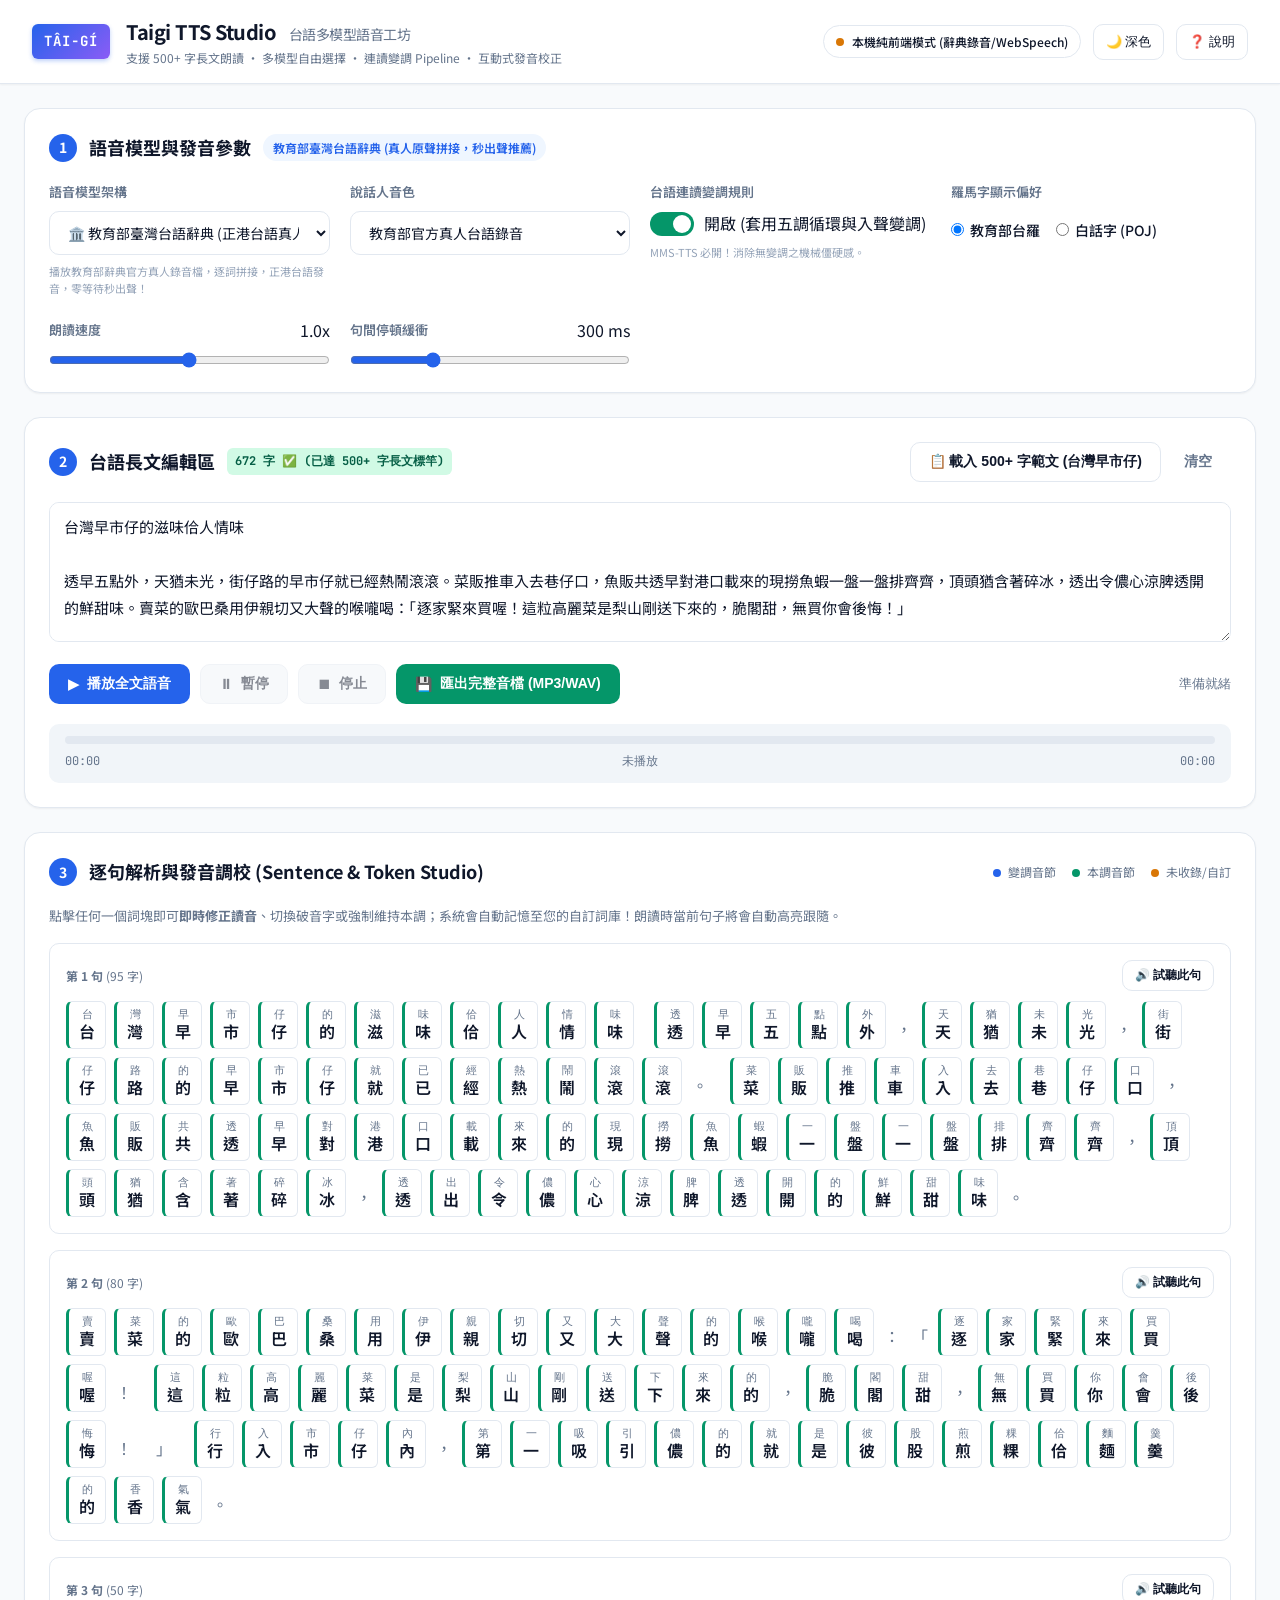
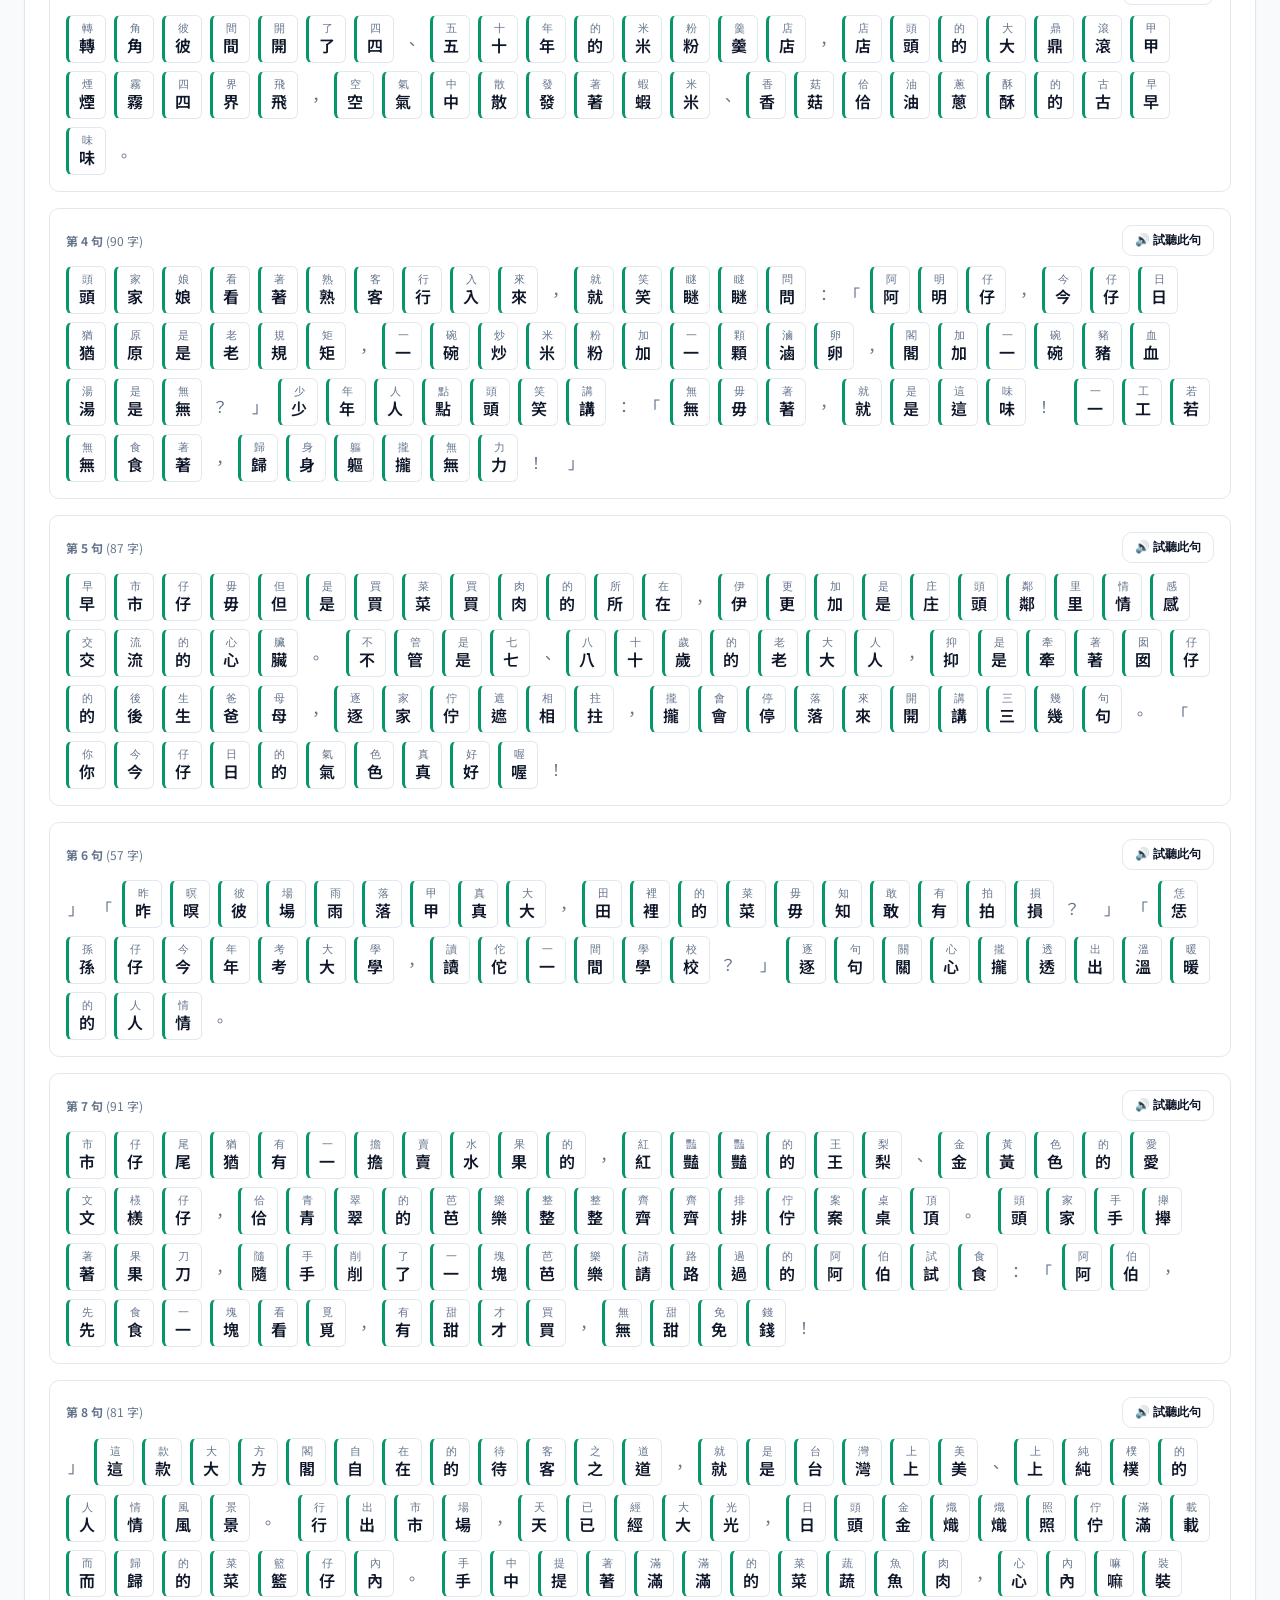
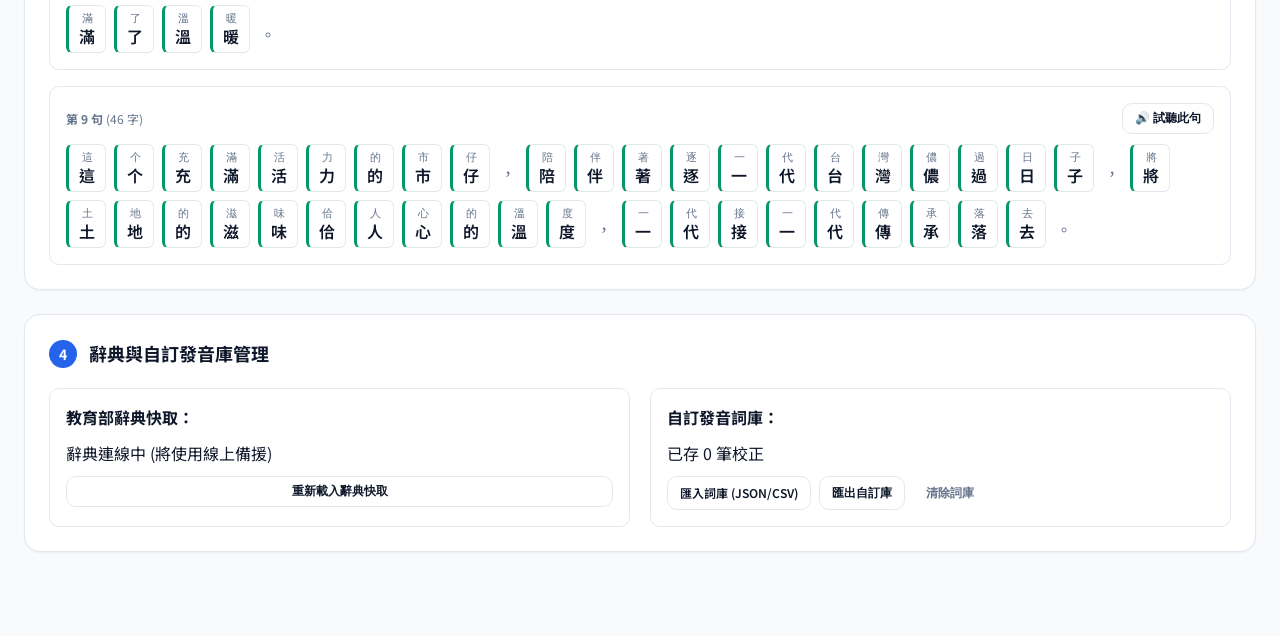
==== web/index.html @ 3ebb99c6 "Initial commit: Taigi TTS Studio 2.0 with multi-model support, tone sandhi engine, sentence streamin" ====
<!DOCTYPE html>
<html lang="zh-Hant">
<head>
  <meta charset="UTF-8" />
  <meta name="viewport" content="width=device-width, initial-scale=1.0" />
  <title>Taigi TTS Studio - 台語多模型長文語音合成系統</title>
  <link rel="stylesheet" href="style.css" />
  <link rel="preconnect" href="https://fonts.googleapis.com">
  <link rel="preconnect" href="https://fonts.gstatic.com" crossorigin>
  <link href="https://fonts.googleapis.com/css2?family=Noto+Sans+TC:wght@400;500;700&family=Noto+Serif+TC:wght@600;700&family=JetBrains+Mono:wght@400;600&display=swap" rel="stylesheet">
</head>
<body>
  <!-- 頁首頂欄 -->
  <header class="app-header">
    <div class="header-left">
      <div class="logo-badge">TÂI-GÍ</div>
      <div>
        <h1 class="app-title">Taigi TTS Studio <span class="app-sub">台語多模型語音工坊</span></h1>
        <p class="app-desc">支援 500+ 字長文朗讀 ‧ 多模型自由選擇 ‧ 連讀變調 Pipeline ‧ 互動式發音校正</p>
      </div>
    </div>
    <div class="header-right">
      <div id="backendBadge" class="backend-badge offline" title="後端伺服器連線狀態">
        <span class="dot"></span>
        <span id="backendStatusText">檢測中...</span>
      </div>
      <button id="themeToggle" class="btn-icon" title="切換色彩主題">🌙 深色</button>
      <button id="helpBtn" class="btn-icon" title="說明與參考資料">❓ 說明</button>
    </div>
  </header>

  <main class="main-container">
    <!-- 模型與合成參數設定區 -->
    <section class="card config-card">
      <div class="card-header">
        <span class="step-num">1</span>
        <h2>語音模型與發音參數</h2>
        <span class="badge" id="activeModelTag">教育部辭典 (正港台語真人錄音)</span>
      </div>

      <div class="config-grid">
        <!-- 模型選擇 -->
        <div class="form-group">
          <label for="modelSelect">語音模型架構</label>
          <select id="modelSelect">
            <option value="moe_concat" selected>🏛️ 教育部臺灣台語辭典 (正港台語真人錄音，零延遲推薦)</option>
            <option value="mms">🔬 Meta MMS-TTS (正港台語 VITS 類神經模型 + 連讀變調)</option>
            <option value="edge">🎙️ Microsoft Edge-TTS (臺灣腔國語/華語混讀)</option>
            <option value="web_speech">🌐 瀏覽器本機語音 (Web Speech API)</option>
          </select>
          <small id="modelHint" class="field-hint">播放教育部辭典官方錄音檔，逐詞拼接，正港真人台語原聲，零等待秒出聲！</small>
        </div>

        <!-- 音色講者 -->
        <div class="form-group" id="voiceGroup">
          <label for="voiceSelect">說話人音色</label>
          <select id="voiceSelect">
            <option value="HsiaoChen" selected>曉臻 (HsiaoChen - 自然柔和女聲)</option>
            <option value="YunJhe">雲哲 (YunJhe - 穩重知性男聲)</option>
            <option value="HsiaoYu">曉雨 (HsiaoYu - 清脆活力女聲)</option>
          </select>
        </div>

        <!-- 變調開關 -->
        <div class="form-group">
          <label for="sandhiToggle">台語連讀變調規則</label>
          <div class="toggle-wrap">
            <input type="checkbox" id="sandhiToggle" checked />
            <label for="sandhiToggle" class="toggle-slider"></label>
            <span id="sandhiText">開啟 (套用五調循環與入聲變調)</span>
          </div>
          <small class="field-hint">MMS-TTS 必開！消除無變調之機械僵硬感。</small>
        </div>

        <!-- 拼音書寫系統 -->
        <div class="form-group">
          <label>羅馬字顯示偏好</label>
          <div class="radio-inline">
            <label><input type="radio" name="romanScheme" value="tailo" checked> 教育部台羅</label>
            <label><input type="radio" name="romanScheme" value="poj"> 白話字 (POJ)</label>
          </div>
        </div>

        <!-- 語速調整 -->
        <div class="form-group range-group">
          <div class="range-header">
            <label for="speedRange">朗讀速度</label>
            <span id="speedValue">1.0x</span>
          </div>
          <input type="range" id="speedRange" min="0.5" max="1.5" step="0.05" value="1.0" />
        </div>

        <!-- 斷句停頓時間 -->
        <div class="form-group range-group">
          <div class="range-header">
            <label for="pauseRange">句間停頓緩衝</label>
            <span id="pauseValue">300 ms</span>
          </div>
          <input type="range" id="pauseRange" min="100" max="800" step="50" value="300" />
        </div>
      </div>
    </section>

    <!-- 文章輸入與長文操作區 -->
    <section class="card editor-card">
      <div class="card-header space-between">
        <div class="title-with-step">
          <span class="step-num">2</span>
          <h2>台語長文編輯區</h2>
          <span class="char-counter" id="charCounter">0 字 (目標 ≥ 500 字)</span>
        </div>
        <div class="header-actions">
          <button id="loadSampleBtn" class="btn btn-outline" title="快速載入 600+ 字台語精采長文進行合成測試">
            📋 載入 500+ 字範文 (台灣早市仔)
          </button>
          <button id="clearTextBtn" class="btn btn-ghost">清空</button>
        </div>
      </div>

      <div class="textarea-wrap">
        <textarea id="articleInput" placeholder="請在此輸入欲朗讀的台語文章（漢字、漢羅或台羅皆可）... 支援 500 字以上長篇連續朗讀！"></textarea>
      </div>

      <!-- 控制列與播放進度 -->
      <div class="player-controls">
        <div class="btn-group">
          <button id="playBtn" class="btn btn-primary">
            <span class="icon">▶</span> 播放全文語音
          </button>
          <button id="pauseBtn" class="btn btn-secondary" disabled>
            <span class="icon">⏸</span> 暫停
          </button>
          <button id="stopBtn" class="btn btn-secondary" disabled>
            <span class="icon">⏹</span> 停止
          </button>
          <button id="downloadBtn" class="btn btn-accent" title="將整篇長文合成並下載完整音訊檔">
            <span class="icon">💾</span> 匯出完整音檔 (MP3/WAV)
          </button>
        </div>

        <div class="player-status" id="playerStatus">準備就緒</div>
      </div>

      <!-- 播放進度條 (長文跟隨) -->
      <div class="progress-container" id="progressContainer">
        <div class="progress-bar-bg">
          <div class="progress-bar-fill" id="progressBarFill"></div>
        </div>
        <div class="progress-labels">
          <span id="currentTimeLabel">00:00</span>
          <span id="currentSentenceLabel">未播放</span>
          <span id="totalTimeLabel">00:00</span>
        </div>
      </div>
    </section>

    <!-- 句子切分與發音調校工作區 -->
    <section class="card studio-card">
      <div class="card-header space-between">
        <div class="title-with-step">
          <span class="step-num">3</span>
          <h2>逐句解析與發音調校 (Sentence & Token Studio)</h2>
        </div>
        <div class="legend">
          <span class="legend-item"><span class="dot-sample tone-sandhi"></span> 變調音節</span>
          <span class="legend-item"><span class="dot-sample tone-base"></span> 本調音節</span>
          <span class="legend-item"><span class="dot-sample unlisted"></span> 未收錄/自訂</span>
        </div>
      </div>
      <p class="studio-intro">
        點擊任何一個詞塊即可<b>即時修正讀音</b>、切換破音字或強制維持本調；系統會自動記憶至您的自訂詞庫！朗讀時當前句子將會自動高亮跟隨。
      </p>

      <div id="sentenceStudioList" class="sentence-list">
        <div class="empty-state">請在上方輸入台語文章或點擊「載入 500+ 字範文」開始解析。</div>
      </div>
    </section>

    <!-- 自訂詞庫與辭典管理 -->
    <section class="card dict-card">
      <div class="card-header">
        <span class="step-num">4</span>
        <h2>辭典與自訂發音庫管理</h2>
      </div>
      <div class="dict-actions-grid">
        <div class="dict-status-box">
          <strong>教育部辭典快取：</strong>
          <span id="dictStatusText">連線檢測中...</span>
          <button id="reloadDictBtn" class="btn btn-sm btn-outline">重新載入辭典快取</button>
        </div>
        <div class="dict-status-box">
          <strong>自訂發音詞庫：</strong>
          <span id="customCountText">已存 0 筆校正</span>
          <div class="btn-group-sm">
            <label class="btn btn-sm btn-outline" for="importCustomFile">匯入詞庫 (JSON/CSV)</label>
            <input type="file" id="importCustomFile" accept=".json,.csv" hidden />
            <button id="exportCustomBtn" class="btn btn-sm btn-outline">匯出自訂庫</button>
            <button id="clearCustomBtn" class="btn btn-sm btn-ghost">清除詞庫</button>
          </div>
        </div>
      </div>
    </section>
  </main>

  <!-- 發音調校彈窗 (Pronunciation & Tone Tuner Modal) -->
  <div id="tokenModal" class="modal-backdrop" hidden>
    <div class="modal-card">
      <div class="modal-header">
        <h3 id="modalTitle">調整詞彙發音與聲調：<span id="modalHanzi">食飯</span></h3>
        <button id="modalCloseBtn" class="modal-close">&times;</button>
      </div>
      <div class="modal-body">
        <!-- 官方辭典候選 -->
        <div class="modal-row">
          <label>官方辭典破音字／候選讀音：</label>
          <div id="modalCandidateList" class="candidate-pills"></div>
        </div>

        <!-- 逐音節聲調微調器 (全新功能) -->
        <div class="modal-row">
          <label>🎛️ 逐音節聲調修改盤（點擊調號立即更換唸法）：</label>
          <div id="modalSyllableTuner" class="syllable-tuner-box">
            <!-- 動態生成每個音節的 1~8 聲按鈕 -->
          </div>
        </div>

        <div class="modal-row">
          <label for="modalReadingInput">當前自訂讀音（可手動修改台羅／POJ／數字調）：</label>
          <input type="text" id="modalReadingInput" placeholder="例如：tsia̍h-pn̄g 或 tsiah8-png7" />
        </div>

        <div class="modal-row checkbox-row">
          <label class="checkbox-label">
            <input type="checkbox" id="modalForceBaseTone" />
            <span>強制維持此調號（不套用後續連讀變調規則，鎖定指定聲調）</span>
          </label>
        </div>

        <div class="modal-row">
          <label>變調與聽感預覽：</label>
          <div id="modalSandhiPreview" class="sandhi-preview-box">-</div>
        </div>
      </div>
      <div class="modal-footer">
        <button id="modalTestPlayBtn" class="btn btn-outline">🔊 試聽修改後的唸法</button>
        <div class="footer-right">
          <button id="modalCancelBtn" class="btn btn-secondary">取消</button>
          <button id="modalSaveBtn" class="btn btn-primary">儲存並套用新聲調</button>
        </div>
      </div>
    </div>
  </div>

  <!-- 使用說明與參考文獻 Drawer -->
  <div id="helpModal" class="modal-backdrop" hidden>
    <div class="modal-card modal-large">
      <div class="modal-header">
        <h3>📖 Taigi TTS Studio 系統說明與參考來源</h3>
        <button id="helpCloseBtn" class="modal-close">&times;</button>
      </div>
      <div class="modal-body markdown-body">
        <h4>🌟 系統三大核心特色</h4>
        <ul>
          <li><b>長文專屬管線（500+ 字以上）</b>：智慧分句切分標點，防止過載截斷，並提供即時進度跟隨條與全篇匯出。</li>
          <li><b>多模型整合引擎</b>：整合 Microsoft Edge-TTS 類神經語音、Meta MMS-TTS VITS 開源模型、教育部辭典官方原聲拼接及 Web Speech。</li>
          <li><b>台語連讀變調（Tone Sandhi）前處理</b>：解決 Meta MMS-TTS 只能吃 POJ 且原本缺乏變調推論導致的機械呆滯感，自動轉換為連讀變調 POJ！</li>
        </ul>

        <h4>🎵 台語連讀變調規則簡介</h4>
        <p>台語除最後一個音節外，連續發音時必須依照嚴格規則變調：</p>
        <ul>
          <li><b>舒聲循環</b>：第 1 聲 → 7 聲 → 3 聲 → 2 聲 → 1 聲；第 5 聲 → 7 聲（南部）/ 3 聲（北部）。</li>
          <li><b>入聲對調 (-p, -t, -k)</b>：第 4 聲 ↔ 第 8 聲互相對調。</li>
          <li><b>喉塞入聲舒聲化 (-h)</b>：-h 韻尾脫落變成舒聲：第 4 聲 -h → 第 2 聲；第 8 聲 -h → 第 3 聲。</li>
        </ul>

        <h4>📚 參考資料與開源來源</h4>
        <ul>
          <li><b>Meta MMS (Massively Multilingual Speech)</b>: Pratap et al., <i>Scaling Speech Technology to 1,000+ Languages</i>, 2023. Model: <code>facebook/mms-tts-nan</code>.</li>
          <li><b>教育部臺灣台語常用詞辭典</b>: 中華民國教育部 (g0v moedict 整理開源資料庫).</li>
          <li><b>Microsoft Edge-TTS</b>: Azure Neural Cognitive Services (zh-TW-HsiaoChenNeural, zh-TW-YunJheNeural).</li>
          <li><b>Taibun</b>: Python Taiwanese Romanisation and G2P Library.</li>
        </ul>
      </div>
      <div class="modal-footer">
        <button id="helpOkBtn" class="btn btn-primary">了解</button>
      </div>
    </div>
  </div>

  <!-- 引用 JavaScript 模組 -->
  <script src="js/romanize.js"></script>
  <script src="js/dict.js"></script>
  <script src="js/audio_export.js"></script>
  <script src="js/app.js"></script>
</body>
</html>
---- web/style.css ----
/* ==========================================================================
   Taigi TTS Studio - 現代化樣式表 (Light & Dark Theme)
   ========================================================================== */

:root {
  --bg-primary: #f8fafc;
  --bg-card: #ffffff;
  --bg-input: #ffffff;
  --bg-hover: #f1f5f9;
  --bg-accent-soft: #eff6ff;

  --text-main: #0f172a;
  --text-muted: #64748b;
  --text-light: #94a3b8;

  --primary: #2563eb;
  --primary-hover: #1d4ed8;
  --primary-contrast: #ffffff;

  --secondary: #475569;
  --secondary-hover: #334155;

  --accent: #059669;
  --accent-hover: #047857;

  --warning: #d97706;
  --danger: #dc2626;

  --border: #e2e8f0;
  --border-focus: #3b82f6;

  --shadow-sm: 0 1px 2px 0 rgb(0 0 0 / 0.05);
  --shadow-md: 0 4px 6px -1px rgb(0 0 0 / 0.1), 0 2px 4px -2px rgb(0 0 0 / 0.1);
  --shadow-lg: 0 10px 15px -3px rgb(0 0 0 / 0.1), 0 4px 6px -4px rgb(0 0 0 / 0.1);

  --font-sans: 'Noto Sans TC', system-ui, -apple-system, sans-serif;
  --font-serif: 'Noto Serif TC', serif;
  --font-mono: 'JetBrains Mono', monospace;

  --radius-sm: 6px;
  --radius-md: 10px;
  --radius-lg: 16px;
  --radius-full: 9999px;
}

[data-theme="dark"] {
  --bg-primary: #0b0f17;
  --bg-card: #151b26;
  --bg-input: #1a2232;
  --bg-hover: #222c3f;
  --bg-accent-soft: #14284b;

  --text-main: #f1f5f9;
  --text-muted: #94a3b8;
  --text-light: #64748b;

  --primary: #3b82f6;
  --primary-hover: #60a5fa;
  --primary-contrast: #ffffff;

  --secondary: #64748b;
  --secondary-hover: #94a3b8;

  --accent: #10b981;
  --accent-hover: #34d399;

  --border: #263346;
  --border-focus: #60a5fa;

  --shadow-sm: 0 1px 2px 0 rgb(0 0 0 / 0.3);
  --shadow-md: 0 4px 6px -1px rgb(0 0 0 / 0.4);
  --shadow-lg: 0 10px 15px -3px rgb(0 0 0 / 0.5);
}

* {
  box-sizing: border-box;
  margin: 0;
  padding: 0;
}

body {
  font-family: var(--font-sans);
  background-color: var(--bg-primary);
  color: var(--text-main);
  line-height: 1.6;
  transition: background-color 0.25s, color 0.25s;
  min-height: 100vh;
}

/* 頁首 Header */
.app-header {
  display: flex;
  justify-content: space-between;
  align-items: center;
  padding: 16px 32px;
  background-color: var(--bg-card);
  border-bottom: 1px solid var(--border);
  box-shadow: var(--shadow-sm);
  position: sticky;
  top: 0;
  z-index: 100;
}

.header-left {
  display: flex;
  align-items: center;
  gap: 16px;
}

.logo-badge {
  background: linear-gradient(135deg, var(--primary), #8b5cf6);
  color: #fff;
  font-family: var(--font-mono);
  font-weight: 700;
  font-size: 14px;
  letter-spacing: 1px;
  padding: 6px 12px;
  border-radius: var(--radius-sm);
  box-shadow: 0 2px 4px rgba(37, 99, 235, 0.3);
}

.app-title {
  font-size: 20px;
  font-weight: 700;
  letter-spacing: -0.5px;
}

.app-sub {
  font-size: 14px;
  font-weight: 400;
  color: var(--text-muted);
  margin-left: 8px;
}

.app-desc {
  font-size: 12px;
  color: var(--text-muted);
}

.header-right {
  display: flex;
  align-items: center;
  gap: 12px;
}

.backend-badge {
  display: inline-flex;
  align-items: center;
  gap: 8px;
  font-size: 12px;
  padding: 6px 12px;
  border-radius: var(--radius-full);
  border: 1px solid var(--border);
  background-color: var(--bg-input);
  font-weight: 500;
}

.backend-badge .dot {
  width: 8px;
  height: 8px;
  border-radius: 50%;
  background-color: var(--text-light);
}

.backend-badge.online .dot {
  background-color: var(--accent);
  box-shadow: 0 0 6px var(--accent);
}

.backend-badge.offline .dot {
  background-color: var(--warning);
}

/* 主容器 */
.main-container {
  max-width: 1280px;
  margin: 24px auto;
  padding: 0 24px 60px;
  display: flex;
  flex-direction: column;
  gap: 24px;
}

/* 卡片與佈局 */
.card {
  background-color: var(--bg-card);
  border: 1px solid var(--border);
  border-radius: var(--radius-lg);
  padding: 24px;
  box-shadow: var(--shadow-sm);
  transition: transform 0.2s, box-shadow 0.2s;
}

.card-header {
  display: flex;
  align-items: center;
  gap: 12px;
  margin-bottom: 20px;
}

.card-header.space-between {
  justify-content: space-between;
}

.step-num {
  width: 28px;
  height: 28px;
  background-color: var(--primary);
  color: var(--primary-contrast);
  border-radius: 50%;
  display: flex;
  align-items: center;
  justify-content: center;
  font-size: 14px;
  font-weight: 700;
}

.card-header h2 {
  font-size: 18px;
  font-weight: 700;
}

.badge {
  font-size: 12px;
  padding: 4px 10px;
  border-radius: var(--radius-full);
  background-color: var(--bg-accent-soft);
  color: var(--primary);
  font-weight: 600;
}

/* 表單與控制項 */
.config-grid {
  display: grid;
  grid-template-columns: repeat(auto-fit, minmax(260px, 1fr));
  gap: 20px;
}

.form-group {
  display: flex;
  flex-direction: column;
  gap: 8px;
}

.form-group label {
  font-size: 13px;
  font-weight: 600;
  color: var(--text-muted);
}

select, input[type="text"], textarea {
  width: 100%;
  padding: 10px 14px;
  border-radius: var(--radius-md);
  border: 1px solid var(--border);
  background-color: var(--bg-input);
  color: var(--text-main);
  font-family: inherit;
  font-size: 14px;
  transition: border-color 0.2s, box-shadow 0.2s;
}

select:focus, input[type="text"]:focus, textarea:focus {
  outline: none;
  border-color: var(--border-focus);
  box-shadow: 0 0 0 3px rgba(59, 130, 246, 0.15);
}

.field-hint {
  font-size: 11px;
  color: var(--text-light);
}

/* Toggle Switch */
.toggle-wrap {
  display: flex;
  align-items: center;
  gap: 10px;
}

.toggle-wrap input[type="checkbox"] {
  display: none;
}

.toggle-slider {
  width: 44px;
  height: 24px;
  background-color: var(--border);
  border-radius: var(--radius-full);
  position: relative;
  cursor: pointer;
  transition: background-color 0.2s;
}

.toggle-slider::after {
  content: '';
  position: absolute;
  top: 3px;
  left: 3px;
  width: 18px;
  height: 18px;
  background-color: #fff;
  border-radius: 50%;
  transition: transform 0.2s;
}

.toggle-wrap input[type="checkbox"]:checked + .toggle-slider {
  background-color: var(--accent);
}

.toggle-wrap input[type="checkbox"]:checked + .toggle-slider::after {
  transform: translateX(20px);
}

.radio-inline {
  display: flex;
  gap: 16px;
  align-items: center;
  padding: 8px 0;
}

.radio-inline label {
  display: flex;
  align-items: center;
  gap: 6px;
  cursor: pointer;
  font-size: 14px;
  font-weight: 500;
  color: var(--text-main);
}

.range-group .range-header {
  display: flex;
  justify-content: space-between;
  align-items: center;
}

input[type="range"] {
  accent-color: var(--primary);
  cursor: pointer;
}

/* 文章輸入區 */
.title-with-step {
  display: flex;
  align-items: center;
  gap: 12px;
}

.char-counter {
  font-size: 12px;
  padding: 4px 8px;
  border-radius: var(--radius-sm);
  background-color: var(--bg-hover);
  color: var(--text-muted);
  font-family: var(--font-mono);
}

.char-counter.valid-500 {
  background-color: #d1fae5;
  color: #065f46;
  font-weight: 700;
}

[data-theme="dark"] .char-counter.valid-500 {
  background-color: #064e3b;
  color: #a7f3d0;
}

.textarea-wrap textarea {
  min-height: 140px;
  resize: vertical;
  font-size: 15px;
  line-height: 1.8;
  font-family: var(--font-sans);
}

/* 按鈕風格 */
.btn {
  display: inline-flex;
  align-items: center;
  justify-content: center;
  gap: 8px;
  padding: 10px 18px;
  border-radius: var(--radius-md);
  font-size: 14px;
  font-weight: 600;
  cursor: pointer;
  border: 1px solid transparent;
  transition: all 0.15s ease-in-out;
}

.btn:disabled {
  opacity: 0.5;
  cursor: not-allowed;
}

.btn-primary {
  background-color: var(--primary);
  color: var(--primary-contrast);
}
.btn-primary:hover:not(:disabled) {
  background-color: var(--primary-hover);
}

.btn-secondary {
  background-color: var(--bg-hover);
  color: var(--text-main);
  border-color: var(--border);
}
.btn-secondary:hover:not(:disabled) {
  background-color: var(--border);
}

.btn-accent {
  background-color: var(--accent);
  color: #fff;
}
.btn-accent:hover:not(:disabled) {
  background-color: var(--accent-hover);
}

.btn-outline {
  background-color: transparent;
  border-color: var(--border);
  color: var(--text-main);
}
.btn-outline:hover:not(:disabled) {
  background-color: var(--bg-hover);
  border-color: var(--text-light);
}

.btn-ghost {
  background-color: transparent;
  color: var(--text-muted);
}
.btn-ghost:hover:not(:disabled) {
  color: var(--danger);
  background-color: var(--bg-hover);
}

.btn-icon {
  background: transparent;
  border: 1px solid var(--border);
  padding: 8px 12px;
  border-radius: var(--radius-md);
  color: var(--text-main);
  cursor: pointer;
  font-size: 13px;
  font-weight: 500;
}
.btn-icon:hover {
  background-color: var(--bg-hover);
}

.btn-sm {
  padding: 6px 12px;
  font-size: 12px;
}

/* 控制列與進度條 */
.player-controls {
  display: flex;
  justify-content: space-between;
  align-items: center;
  margin-top: 16px;
  flex-wrap: wrap;
  gap: 12px;
}

.btn-group {
  display: flex;
  gap: 10px;
  flex-wrap: wrap;
}

.player-status {
  font-size: 13px;
  color: var(--text-muted);
  font-family: var(--font-mono);
}

.progress-container {
  margin-top: 20px;
  padding: 12px 16px;
  background-color: var(--bg-hover);
  border-radius: var(--radius-md);
}

.progress-bar-bg {
  width: 100%;
  height: 8px;
  background-color: var(--border);
  border-radius: var(--radius-full);
  overflow: hidden;
}

.progress-bar-fill {
  height: 100%;
  width: 0%;
  background: linear-gradient(90deg, var(--primary), var(--accent));
  transition: width 0.15s ease-out;
}

.progress-labels {
  display: flex;
  justify-content: space-between;
  margin-top: 8px;
  font-size: 12px;
  color: var(--text-muted);
  font-family: var(--font-mono);
}

/* 逐句解析 Studio */
.studio-intro {
  font-size: 13px;
  color: var(--text-muted);
  margin-bottom: 16px;
}

.legend {
  display: flex;
  gap: 16px;
  font-size: 12px;
  color: var(--text-muted);
}

.dot-sample {
  display: inline-block;
  width: 8px;
  height: 8px;
  border-radius: 50%;
  margin-right: 4px;
}
.dot-sample.tone-sandhi { background-color: var(--primary); }
.dot-sample.tone-base { background-color: var(--accent); }
.dot-sample.unlisted { background-color: var(--warning); }

.sentence-list {
  display: flex;
  flex-direction: column;
  gap: 16px;
}

.empty-state {
  text-align: center;
  padding: 40px;
  color: var(--text-light);
  font-size: 14px;
}

.sentence-card {
  border: 1px solid var(--border);
  border-radius: var(--radius-md);
  padding: 16px;
  background-color: var(--bg-input);
  transition: all 0.25s ease;
  position: relative;
}

/* 正在朗讀指示器樣式 (Karaoke Speaking Indicator) */
.sentence-card.active-reading {
  border-color: var(--primary);
  box-shadow: 0 0 0 2px rgba(37, 99, 235, 0.35), 0 8px 24px rgba(37, 99, 235, 0.2);
  background: linear-gradient(to right, rgba(37, 99, 235, 0.06), transparent);
  transform: translateY(-2px);
  position: relative;
}

.sentence-card.active-reading::before {
  content: '▶ 正在朗讀中';
  position: absolute;
  top: -10px;
  right: 18px;
  background: var(--primary);
  color: #fff;
  font-size: 11px;
  font-weight: 700;
  padding: 2px 10px;
  border-radius: var(--radius-full);
  box-shadow: 0 2px 6px rgba(37, 99, 235, 0.4);
  animation: pulseTag 1.5s infinite;
}

@keyframes pulseTag {
  0% { transform: scale(1); opacity: 0.9; }
  50% { transform: scale(1.05); opacity: 1; }
  100% { transform: scale(1); opacity: 0.9; }
}

/* 正在讀到的詞塊高亮光暈 */
.token-chip.speaking-now {
  background-color: #fef08a !important;
  border-color: #eab308 !important;
  color: #854d0e !important;
  transform: scale(1.12) translateY(-3px) !important;
  box-shadow: 0 0 0 3px rgba(234, 179, 8, 0.5), 0 6px 16px rgba(234, 179, 8, 0.4) !important;
  z-index: 10;
  transition: all 0.1s ease-in-out;
}

.token-chip.speaking-now .token-hanzi {
  color: #713f12 !important;
  font-weight: 800;
}

.token-chip.speaking-now .token-roman {
  color: #854d0e !important;
  font-weight: 700;
}

[data-theme="dark"] .token-chip.speaking-now {
  background-color: #854d0e !important;
  border-color: #facc15 !important;
  color: #fef08a !important;
  box-shadow: 0 0 0 3px rgba(250, 204, 21, 0.6), 0 6px 16px rgba(250, 204, 21, 0.4) !important;
}

[data-theme="dark"] .token-chip.speaking-now .token-hanzi,
[data-theme="dark"] .token-chip.speaking-now .token-roman {
  color: #fef08a !important;
}

/* 聲調修改選擇器 (Tone Tuner) */
.syllable-tuner-box {
  display: flex;
  flex-direction: column;
  gap: 12px;
  padding: 12px;
  background-color: var(--bg-hover);
  border-radius: var(--radius-md);
  border: 1px solid var(--border);
}

.syllable-row {
  display: flex;
  flex-direction: column;
  gap: 8px;
  padding: 8px 12px;
  background-color: var(--bg-card);
  border-radius: var(--radius-sm);
  border: 1px solid var(--border);
}

.syllable-header {
  display: flex;
  justify-content: space-between;
  align-items: center;
  font-size: 13px;
  font-weight: 600;
}

.syllable-name {
  color: var(--primary);
  font-family: var(--font-mono);
  font-size: 15px;
}

.tone-buttons-grid {
  display: grid;
  grid-template-columns: repeat(4, 1fr);
  gap: 6px;
}

@media (min-width: 480px) {
  .tone-buttons-grid {
    grid-template-columns: repeat(8, 1fr);
  }
}

.btn-tone {
  padding: 6px 2px;
  font-size: 11px;
  border-radius: var(--radius-sm);
  border: 1px solid var(--border);
  background-color: var(--bg-input);
  color: var(--text-main);
  cursor: pointer;
  text-align: center;
  display: flex;
  flex-direction: column;
  align-items: center;
  gap: 2px;
  transition: all 0.15s ease;
}

.btn-tone:hover {
  background-color: var(--bg-accent-soft);
  border-color: var(--primary);
}

.btn-tone.active {
  background-color: var(--primary);
  color: #fff;
  border-color: var(--primary);
  font-weight: 700;
  box-shadow: 0 2px 4px rgba(37, 99, 235, 0.3);
}

.btn-tone .tone-num {
  font-size: 13px;
  font-weight: 700;
}

.btn-tone .tone-desc {
  font-size: 9px;
  opacity: 0.8;
}

.sentence-meta {
  display: flex;
  justify-content: space-between;
  align-items: center;
  margin-bottom: 10px;
  font-size: 12px;
  color: var(--text-muted);
}

.sentence-actions {
  display: flex;
  gap: 8px;
}

.token-container {
  display: flex;
  flex-wrap: wrap;
  gap: 8px;
  align-items: flex-end;
}

/* 詞塊 Token */
.token-chip {
  display: inline-flex;
  flex-direction: column;
  align-items: center;
  padding: 6px 10px;
  background-color: var(--bg-card);
  border: 1px solid var(--border);
  border-radius: var(--radius-sm);
  cursor: pointer;
  user-select: none;
  transition: all 0.15s ease;
}

.token-chip:hover {
  border-color: var(--primary);
  background-color: var(--bg-hover);
  transform: translateY(-1px);
}

.token-chip.sandhi {
  border-left: 3px solid var(--primary);
}

.token-chip.base {
  border-left: 3px solid var(--accent);
}

.token-chip.customized {
  background-color: #fef3c7;
  border-color: #f59e0b;
}

[data-theme="dark"] .token-chip.customized {
  background-color: #78350f;
  border-color: #d97706;
}

.token-roman {
  font-size: 11px;
  color: var(--text-muted);
  font-family: var(--font-mono);
  line-height: 1.2;
}

.token-hanzi {
  font-size: 16px;
  font-weight: 600;
  color: var(--text-main);
  line-height: 1.3;
}

.token-sandhi-hint {
  font-size: 9px;
  padding: 1px 4px;
  border-radius: 3px;
  background-color: var(--bg-hover);
  color: var(--text-light);
  margin-top: 2px;
}

.literal-token {
  font-size: 16px;
  color: var(--text-muted);
  padding: 6px 2px;
  align-self: flex-end;
}

/* 辭典管理區 */
.dict-actions-grid {
  display: grid;
  grid-template-columns: repeat(auto-fit, minmax(280px, 1fr));
  gap: 20px;
}

.dict-status-box {
  padding: 16px;
  border-radius: var(--radius-md);
  border: 1px solid var(--border);
  background-color: var(--bg-input);
  display: flex;
  flex-direction: column;
  gap: 10px;
}

.btn-group-sm {
  display: flex;
  gap: 8px;
  flex-wrap: wrap;
}

/* Modal 彈窗 */
.modal-backdrop {
  position: fixed;
  inset: 0;
  background-color: rgba(0, 0, 0, 0.6);
  backdrop-filter: blur(4px);
  display: flex;
  align-items: center;
  justify-content: center;
  z-index: 1000;
  padding: 16px;
}

.modal-backdrop[hidden] {
  display: none !important;
}

.modal-card {
  background-color: var(--bg-card);
  border: 1px solid var(--border);
  border-radius: var(--radius-lg);
  width: 100%;
  max-width: 520px;
  box-shadow: var(--shadow-lg);
  overflow: hidden;
  animation: modalIn 0.2s ease-out;
}

.modal-card.modal-large {
  max-width: 720px;
}

@keyframes modalIn {
  from { opacity: 0; transform: scale(0.95); }
  to { opacity: 1; transform: scale(1); }
}

.modal-header {
  display: flex;
  justify-content: space-between;
  align-items: center;
  padding: 18px 24px;
  border-bottom: 1px solid var(--border);
}

.modal-close {
  background: none;
  border: none;
  font-size: 24px;
  cursor: pointer;
  color: var(--text-muted);
}

.modal-body {
  padding: 24px;
  display: flex;
  flex-direction: column;
  gap: 18px;
  max-height: 70vh;
  overflow-y: auto;
}

.modal-row {
  display: flex;
  flex-direction: column;
  gap: 8px;
}

.modal-row label {
  font-size: 13px;
  font-weight: 600;
  color: var(--text-muted);
}

.candidate-pills {
  display: flex;
  flex-wrap: wrap;
  gap: 8px;
}

.candidate-pill {
  padding: 6px 12px;
  border-radius: var(--radius-full);
  background-color: var(--bg-hover);
  border: 1px solid var(--border);
  font-size: 13px;
  cursor: pointer;
  font-family: var(--font-mono);
}

.candidate-pill:hover, .candidate-pill.active {
  background-color: var(--primary);
  color: #fff;
  border-color: var(--primary);
}

.checkbox-label {
  display: flex;
  align-items: center;
  gap: 10px;
  font-size: 14px;
  cursor: pointer;
}

.sandhi-preview-box {
  padding: 10px 14px;
  background-color: var(--bg-hover);
  border-radius: var(--radius-md);
  font-family: var(--font-mono);
  font-size: 14px;
  color: var(--primary);
  font-weight: 600;
}

.modal-footer {
  display: flex;
  justify-content: space-between;
  align-items: center;
  padding: 16px 24px;
  border-top: 1px solid var(--border);
  background-color: var(--bg-hover);
}

.footer-right {
  display: flex;
  gap: 10px;
}

.markdown-body h4 {
  margin: 16px 0 8px;
  color: var(--primary);
}

.markdown-body ul {
  padding-left: 20px;
  margin-bottom: 12px;
}

.markdown-body li {
  margin-bottom: 6px;
}

/* 響應式優化 */
@media (max-width: 768px) {
  .app-header {
    padding: 12px 16px;
    flex-direction: column;
    gap: 12px;
    align-items: flex-start;
  }
  .header-right {
    width: 100%;
    justify-content: space-between;
  }
  .main-container {
    padding: 0 16px 40px;
  }
  .player-controls {
    flex-direction: column;
    align-items: stretch;
  }
  .btn-group {
    justify-content: stretch;
  }
  .btn-group .btn {
    flex: 1;
  }
}
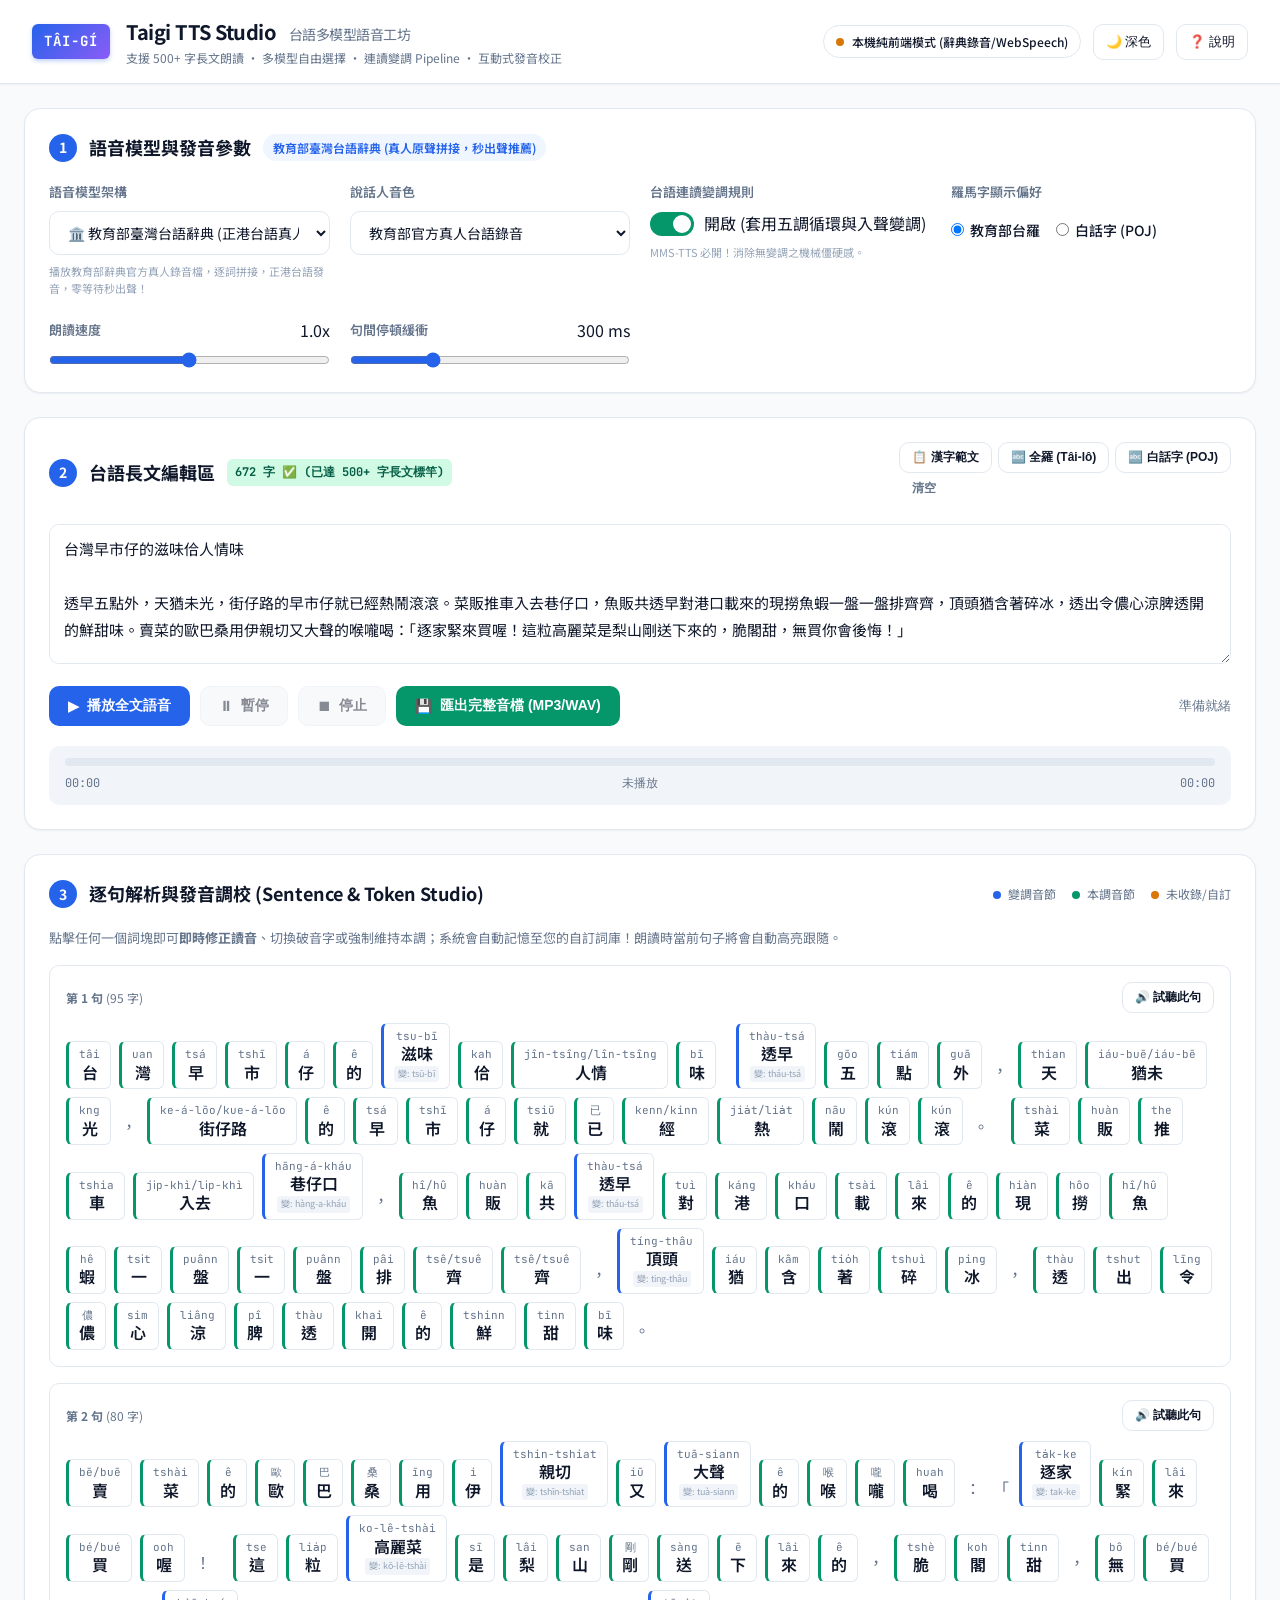
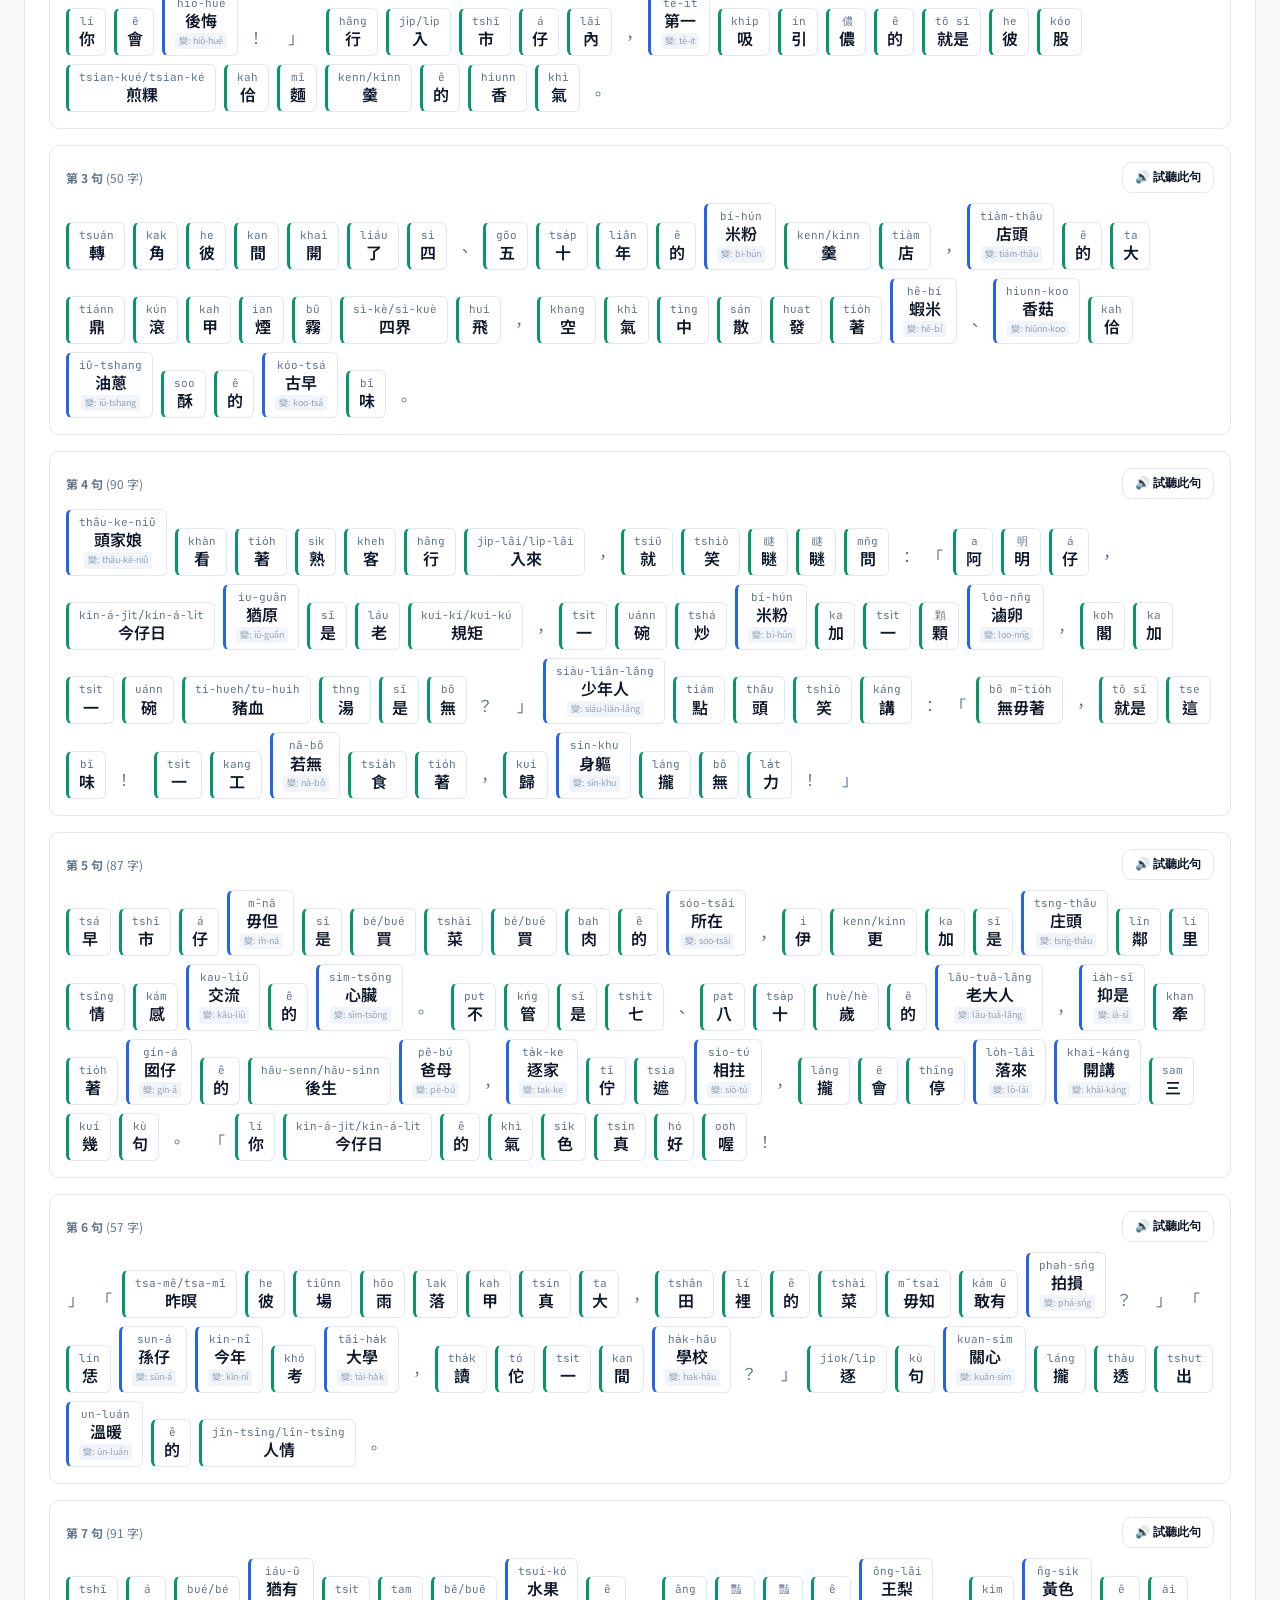
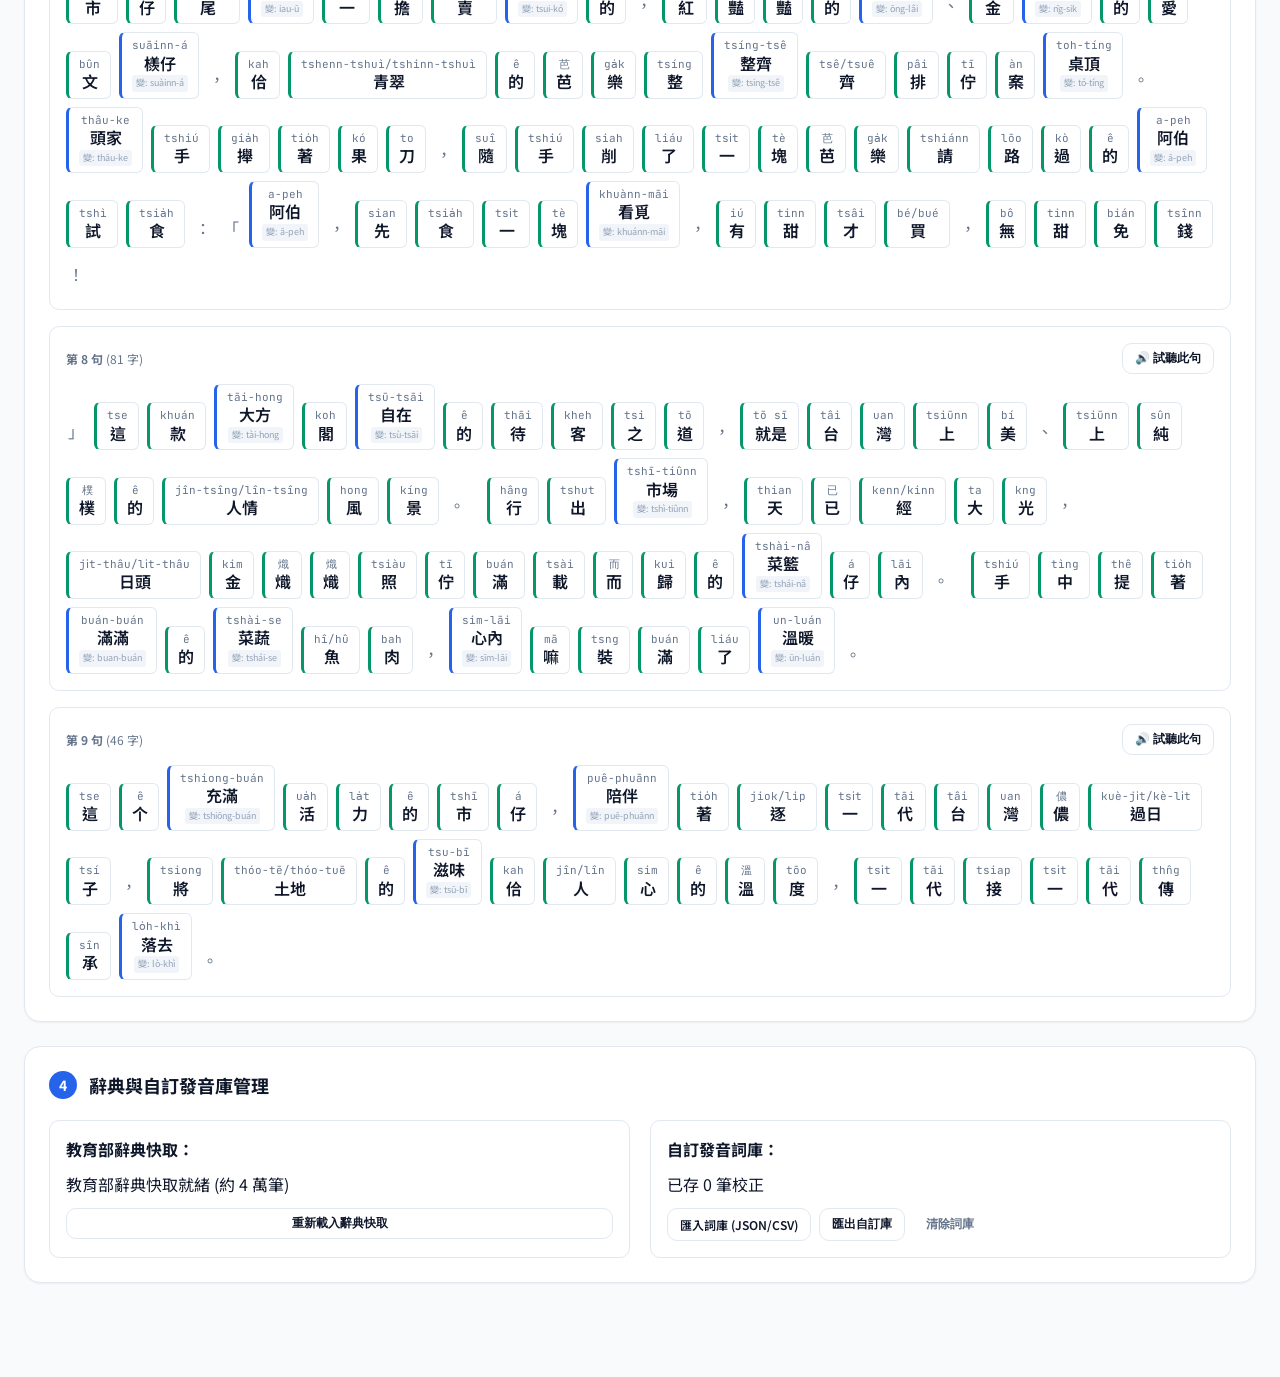
==== commit e499025b: "feat: direct full-romanization (Tâi-lô, POJ, numeric) input with sandhi pipeline, reverse audio look" ====
--- a/web/index.html
+++ b/web/index.html
@@ -110,10 +110,18 @@
           <span class="char-counter" id="charCounter">0 字 (目標 ≥ 500 字)</span>
         </div>
         <div class="header-actions">
-          <button id="loadSampleBtn" class="btn btn-outline" title="快速載入 600+ 字台語精采長文進行合成測試">
-            📋 載入 500+ 字範文 (台灣早市仔)
-          </button>
-          <button id="clearTextBtn" class="btn btn-ghost">清空</button>
+          <div class="sample-btn-group">
+            <button id="loadSampleBtn" class="btn btn-outline btn-sm" title="載入 662 字經典台語漢字範文">
+              📋 漢字範文
+            </button>
+            <button id="loadTailoSampleBtn" class="btn btn-outline btn-sm" title="載入教育部台羅 (Tâi-lô) 全羅 500+ 字長文範例">
+              🔤 全羅 (Tâi-lô)
+            </button>
+            <button id="loadPojSampleBtn" class="btn btn-outline btn-sm" title="載入白話字 (POJ) 全羅 500+ 字長文範例">
+              🔤 白話字 (POJ)
+            </button>
+          </div>
+          <button id="clearTextBtn" class="btn btn-ghost btn-sm">清空</button>
         </div>
       </div>
 
--- a/web/style.css
+++ b/web/style.css
@@ -586,6 +586,23 @@
   0% { transform: scale(1); opacity: 0.9; }
   50% { transform: scale(1.05); opacity: 1; }
   100% { transform: scale(1); opacity: 0.9; }
+}
+
+.sample-btn-group {
+  display: flex;
+  gap: 6px;
+  flex-wrap: wrap;
+}
+
+.token-chip.roman-origin {
+  border-style: dashed;
+}
+
+.token-hanzi.roman-hanzi-hint {
+  font-size: 11px;
+  opacity: 0.85;
+  color: var(--primary);
+  font-weight: 600;
 }
 
 /* 正在讀到的詞塊高亮光暈 */
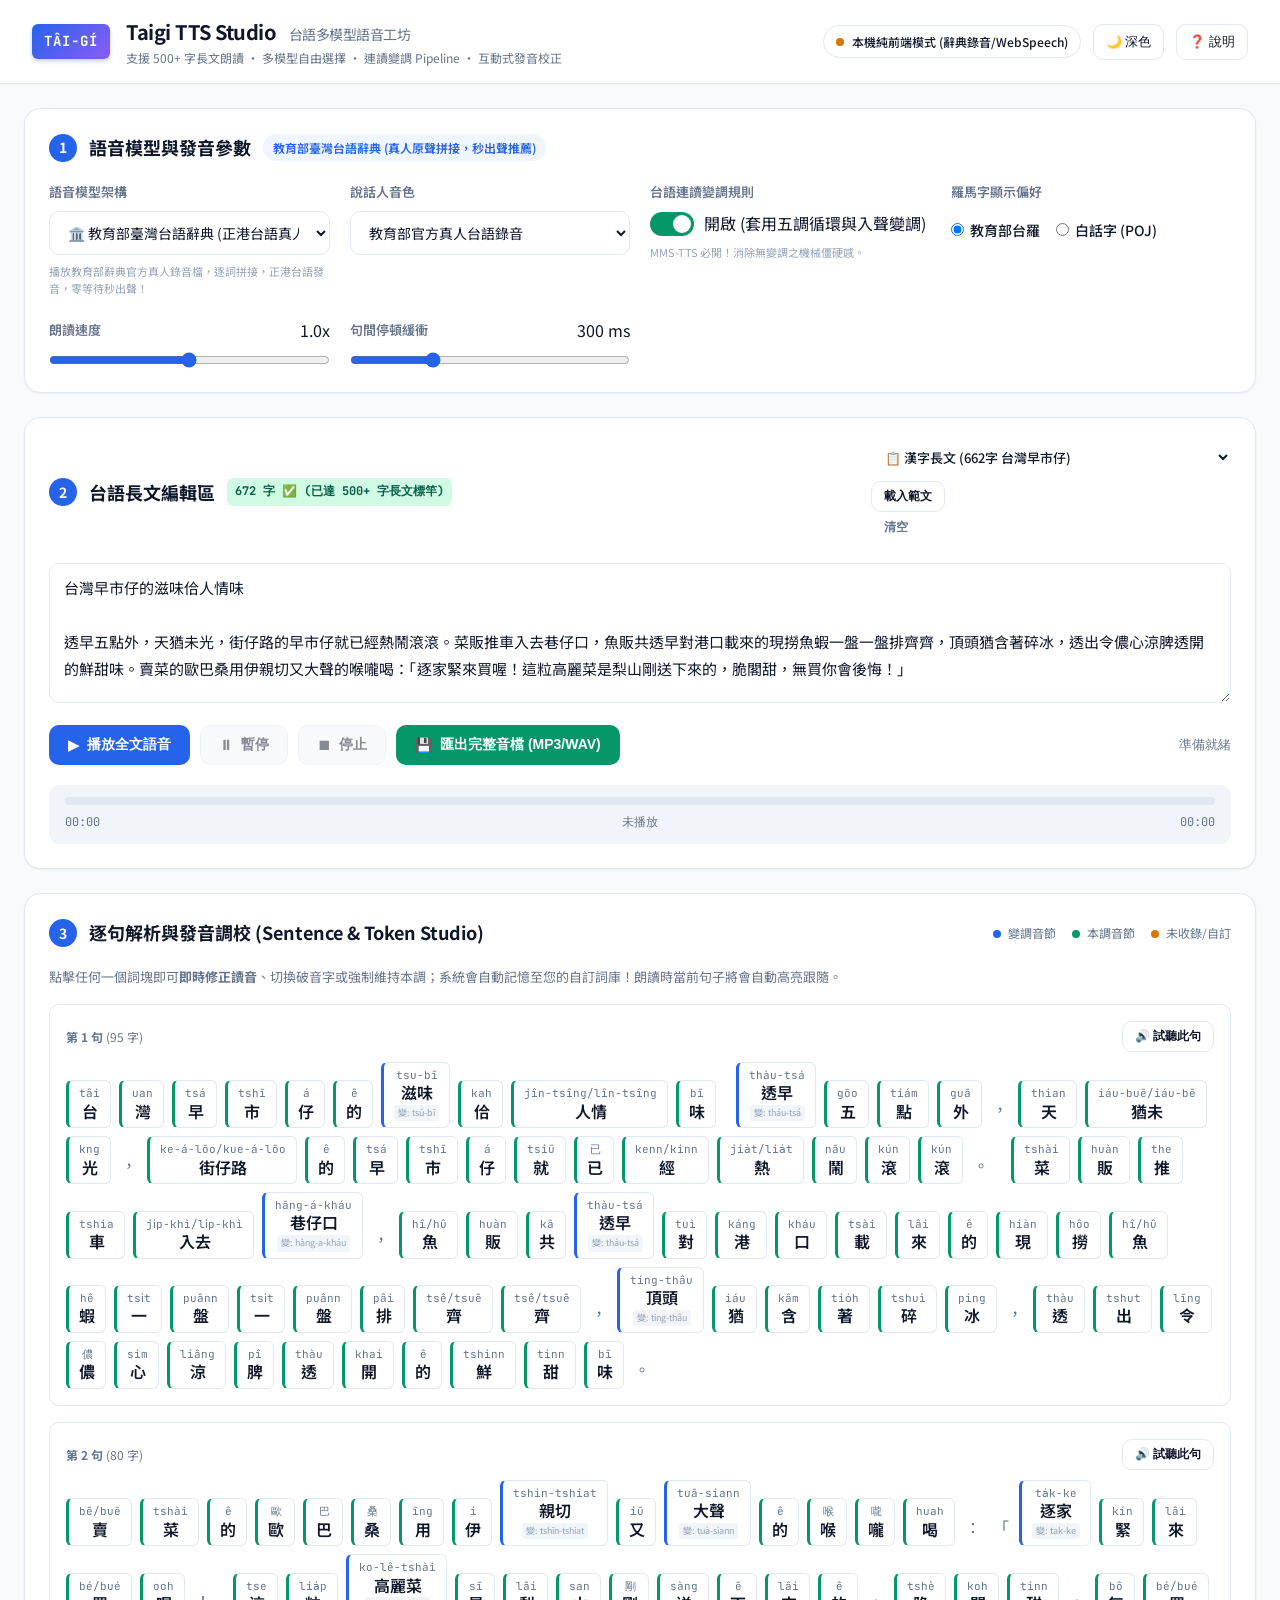
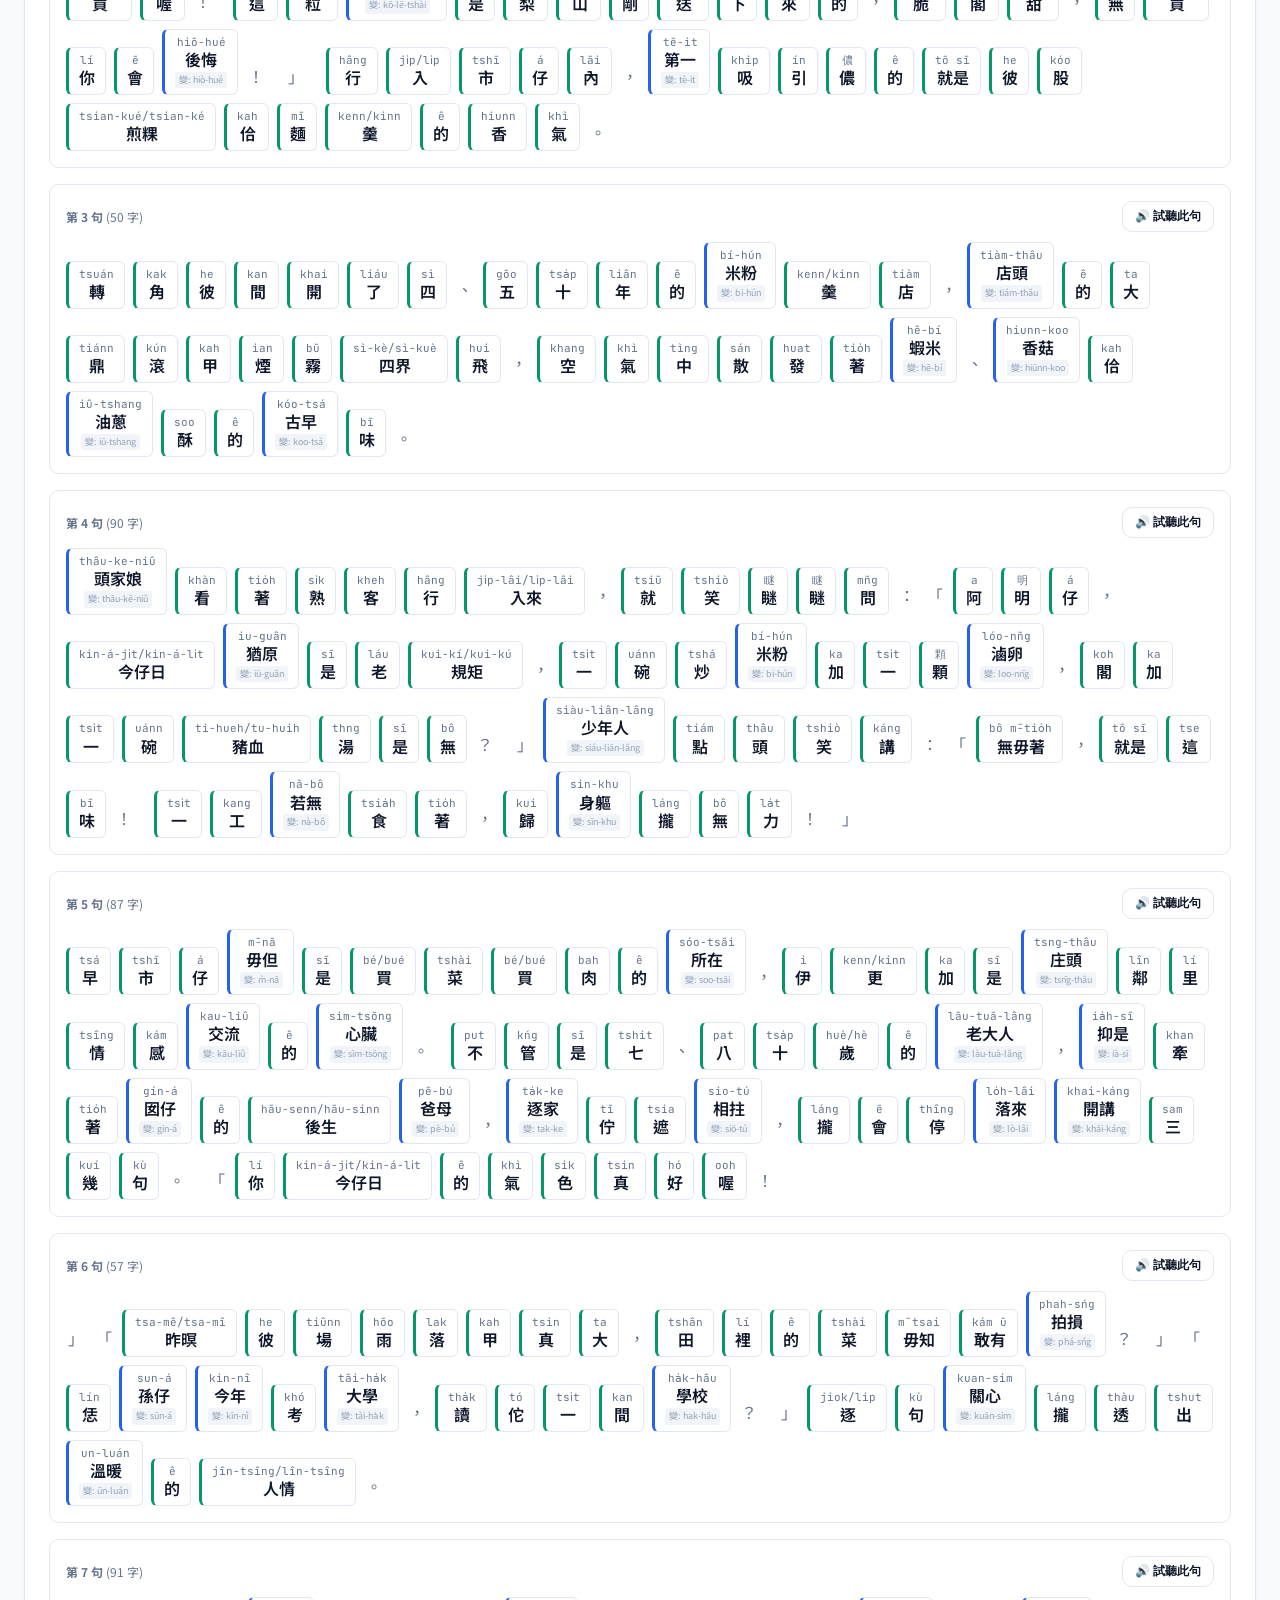
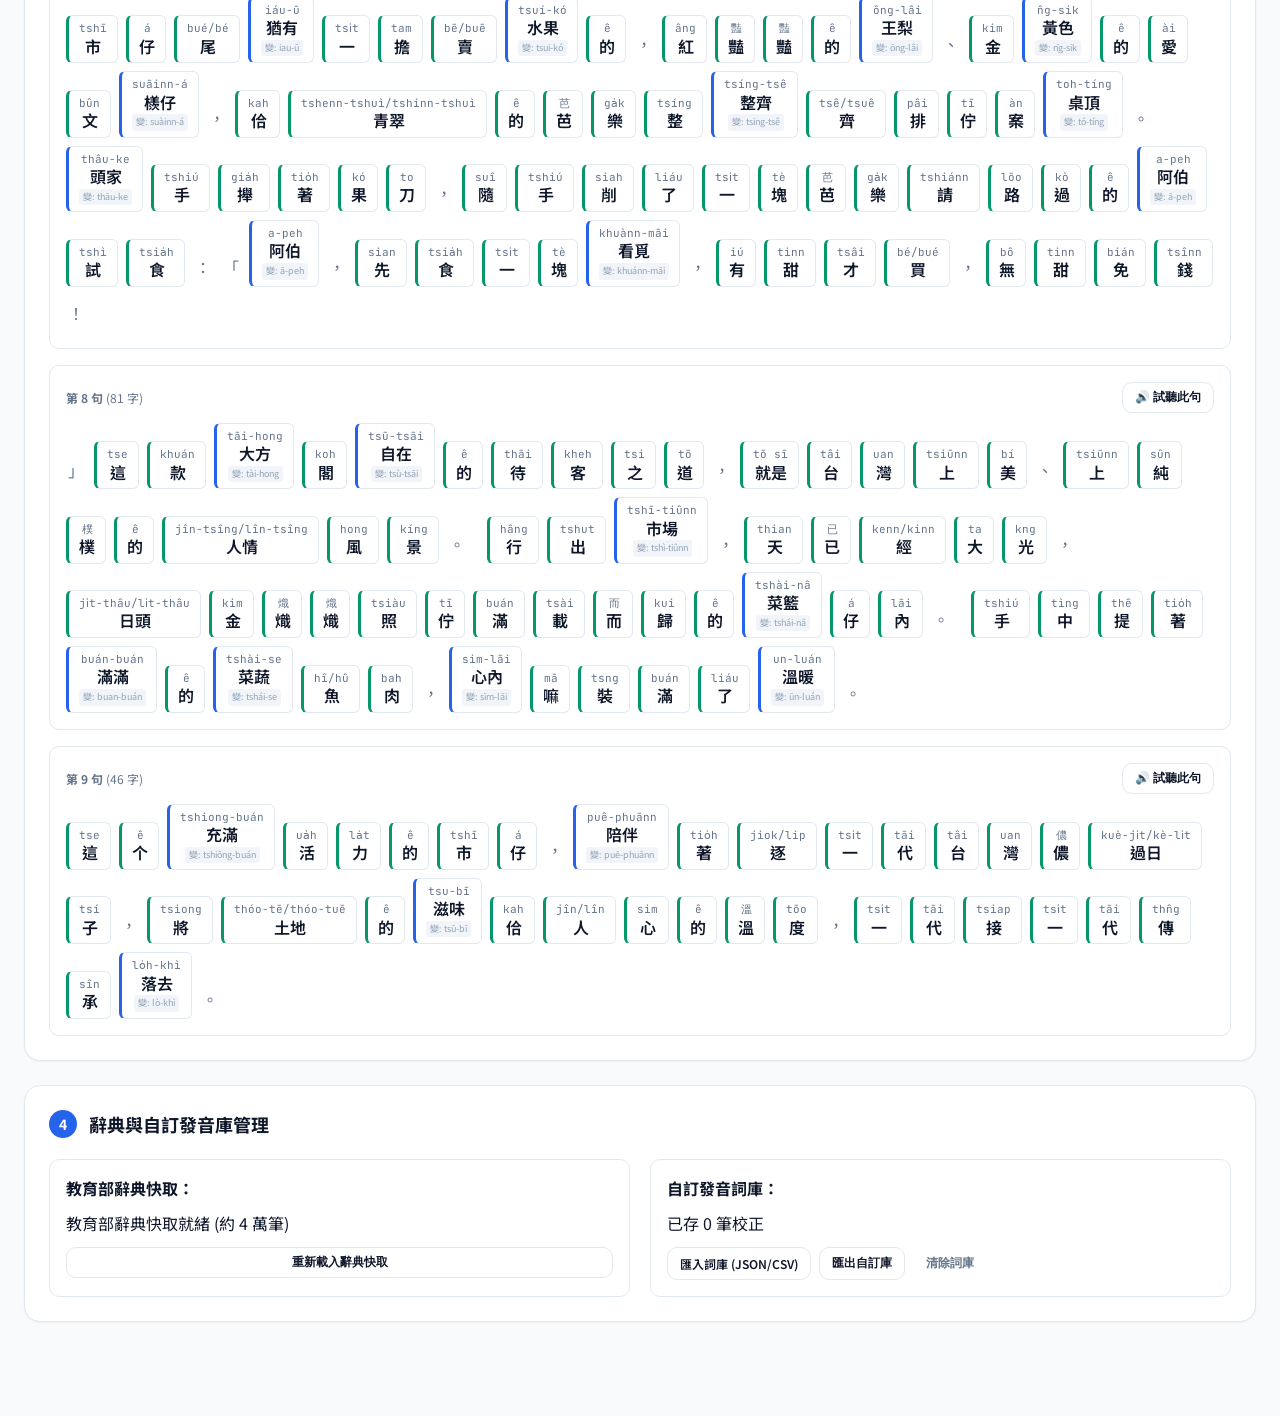
==== commit a26c3440: "feat: add multi-style mock examples (Hanzi, Han-Lo mixed, classic POJ, Tailo, Numeric) with sample p" ====
--- a/web/index.html
+++ b/web/index.html
@@ -110,15 +110,16 @@
           <span class="char-counter" id="charCounter">0 字 (目標 ≥ 500 字)</span>
         </div>
         <div class="header-actions">
-          <div class="sample-btn-group">
-            <button id="loadSampleBtn" class="btn btn-outline btn-sm" title="載入 662 字經典台語漢字範文">
-              📋 漢字範文
-            </button>
-            <button id="loadTailoSampleBtn" class="btn btn-outline btn-sm" title="載入教育部台羅 (Tâi-lô) 全羅 500+ 字長文範例">
-              🔤 全羅 (Tâi-lô)
-            </button>
-            <button id="loadPojSampleBtn" class="btn btn-outline btn-sm" title="載入白話字 (POJ) 全羅 500+ 字長文範例">
-              🔤 白話字 (POJ)
+          <div class="sample-picker-wrap">
+            <select id="sampleSelect" class="select-sm" title="選擇各類台語文體體驗範文">
+              <option value="hanzi">📋 漢字長文 (662字 台灣早市仔)</option>
+              <option value="hanlo">🔀 現代漢羅混寫 (600字 兼具漢字與拼音)</option>
+              <option value="poj_classic">📖 經典白話字 (POJ 教會報歷史散文)</option>
+              <option value="tailo_full">🔤 教育部台羅全羅 (Tâi-lô 500+詞)</option>
+              <option value="numeric">🔢 數字調輸入示範 (Numeric 鍵盤盲打)</option>
+            </select>
+            <button id="loadChosenSampleBtn" class="btn btn-outline btn-sm" title="載入所選範文進行試聽與分析">
+              載入範文
             </button>
           </div>
           <button id="clearTextBtn" class="btn btn-ghost btn-sm">清空</button>
--- a/web/style.css
+++ b/web/style.css
@@ -592,6 +592,31 @@
   display: flex;
   gap: 6px;
   flex-wrap: wrap;
+}
+
+.sample-picker-wrap {
+  display: flex;
+  align-items: center;
+  gap: 8px;
+  flex-wrap: wrap;
+}
+
+.select-sm {
+  padding: 5px 10px;
+  font-size: 13px;
+  font-weight: 500;
+  border-radius: var(--radius-md);
+  border: 1px solid var(--border-color);
+  background: var(--bg-card);
+  color: var(--text-main);
+  cursor: pointer;
+  transition: border-color var(--transition);
+}
+
+.select-sm:focus {
+  outline: none;
+  border-color: var(--primary);
+  box-shadow: 0 0 0 2px rgba(37, 99, 235, 0.2);
 }
 
 .token-chip.roman-origin {
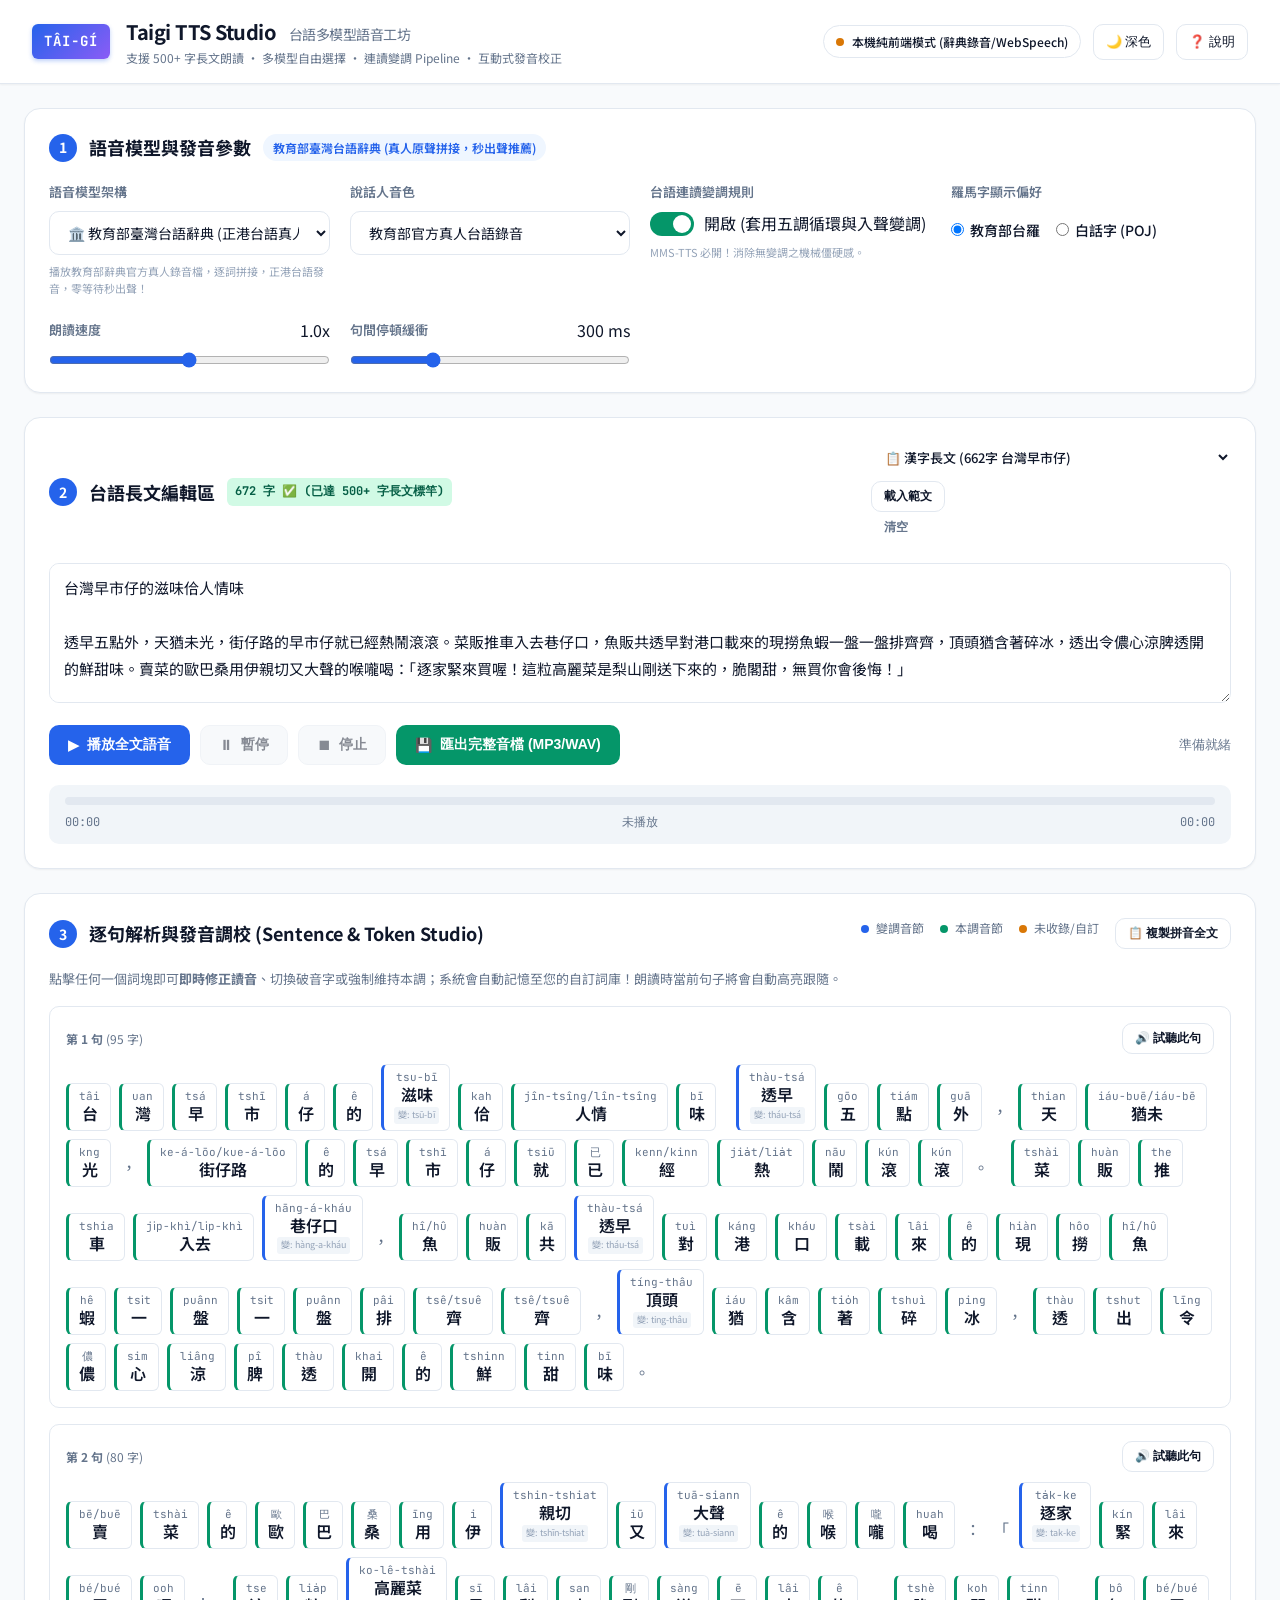
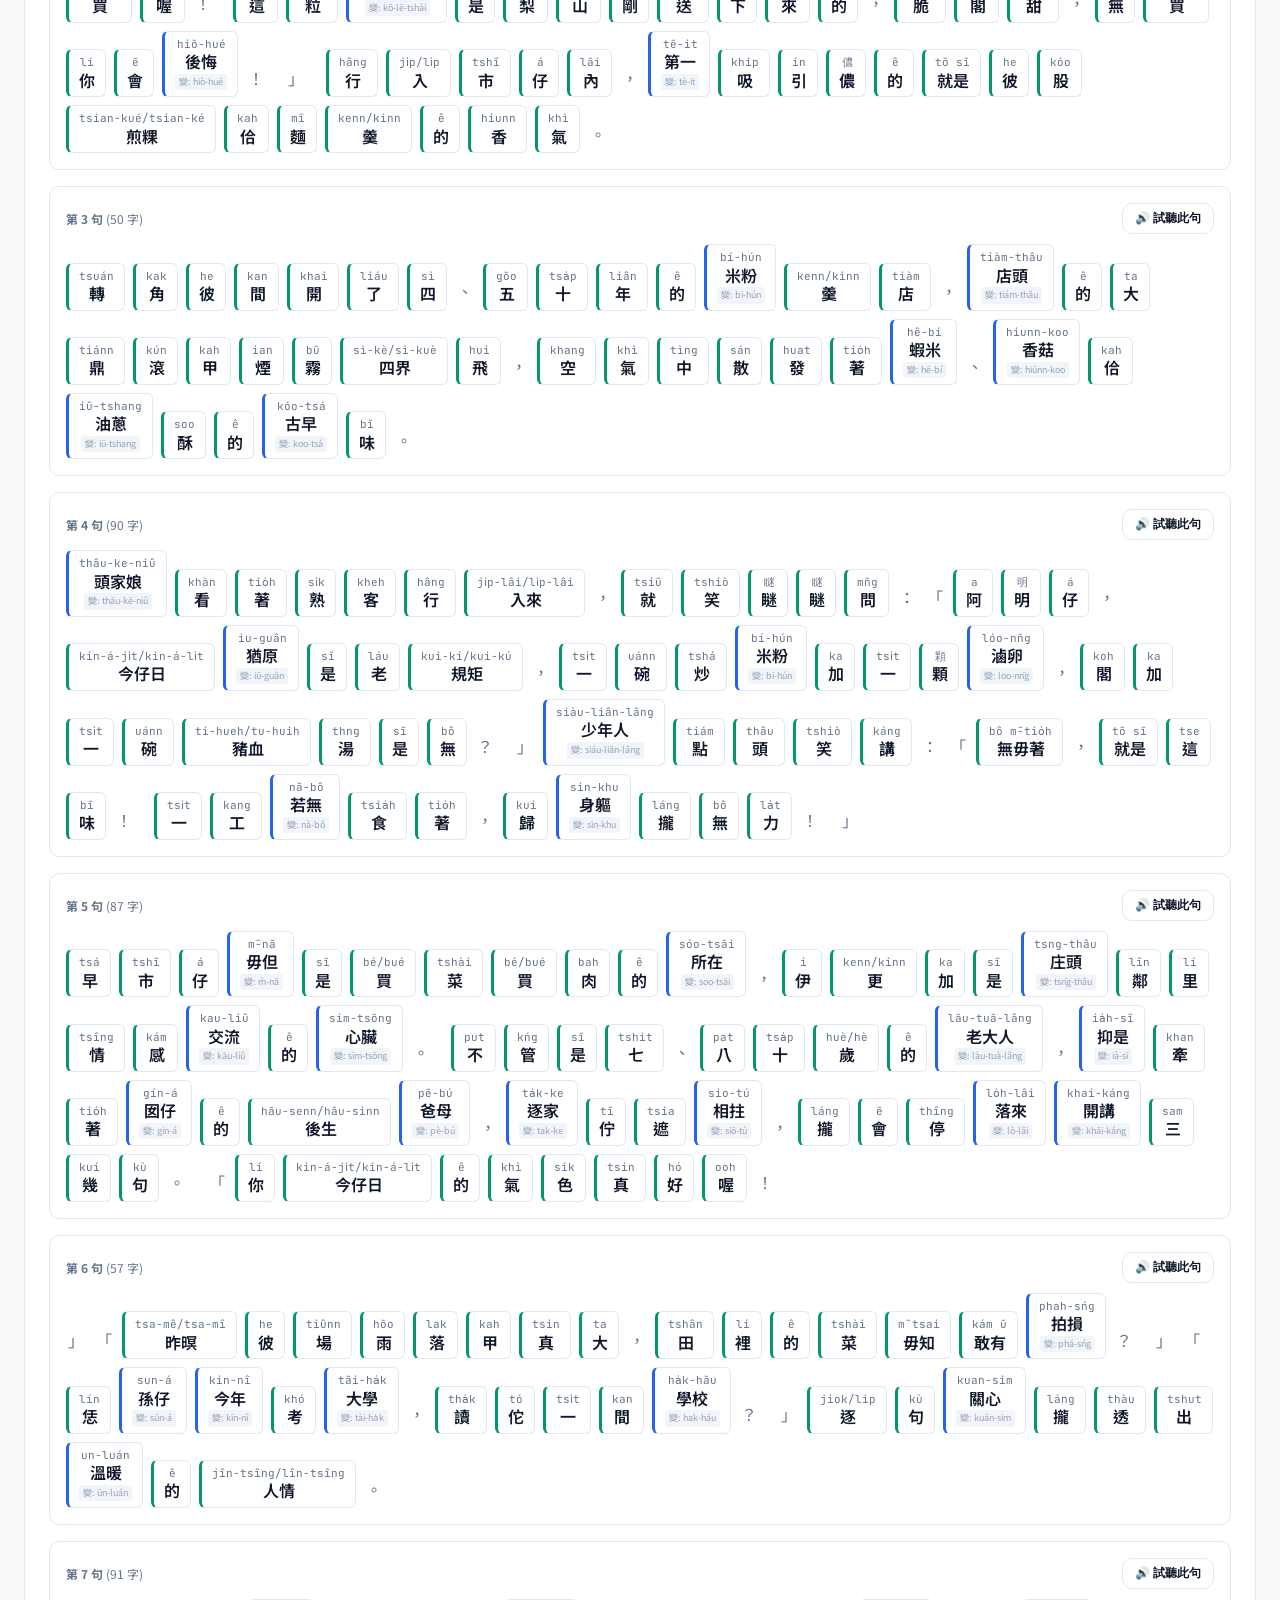
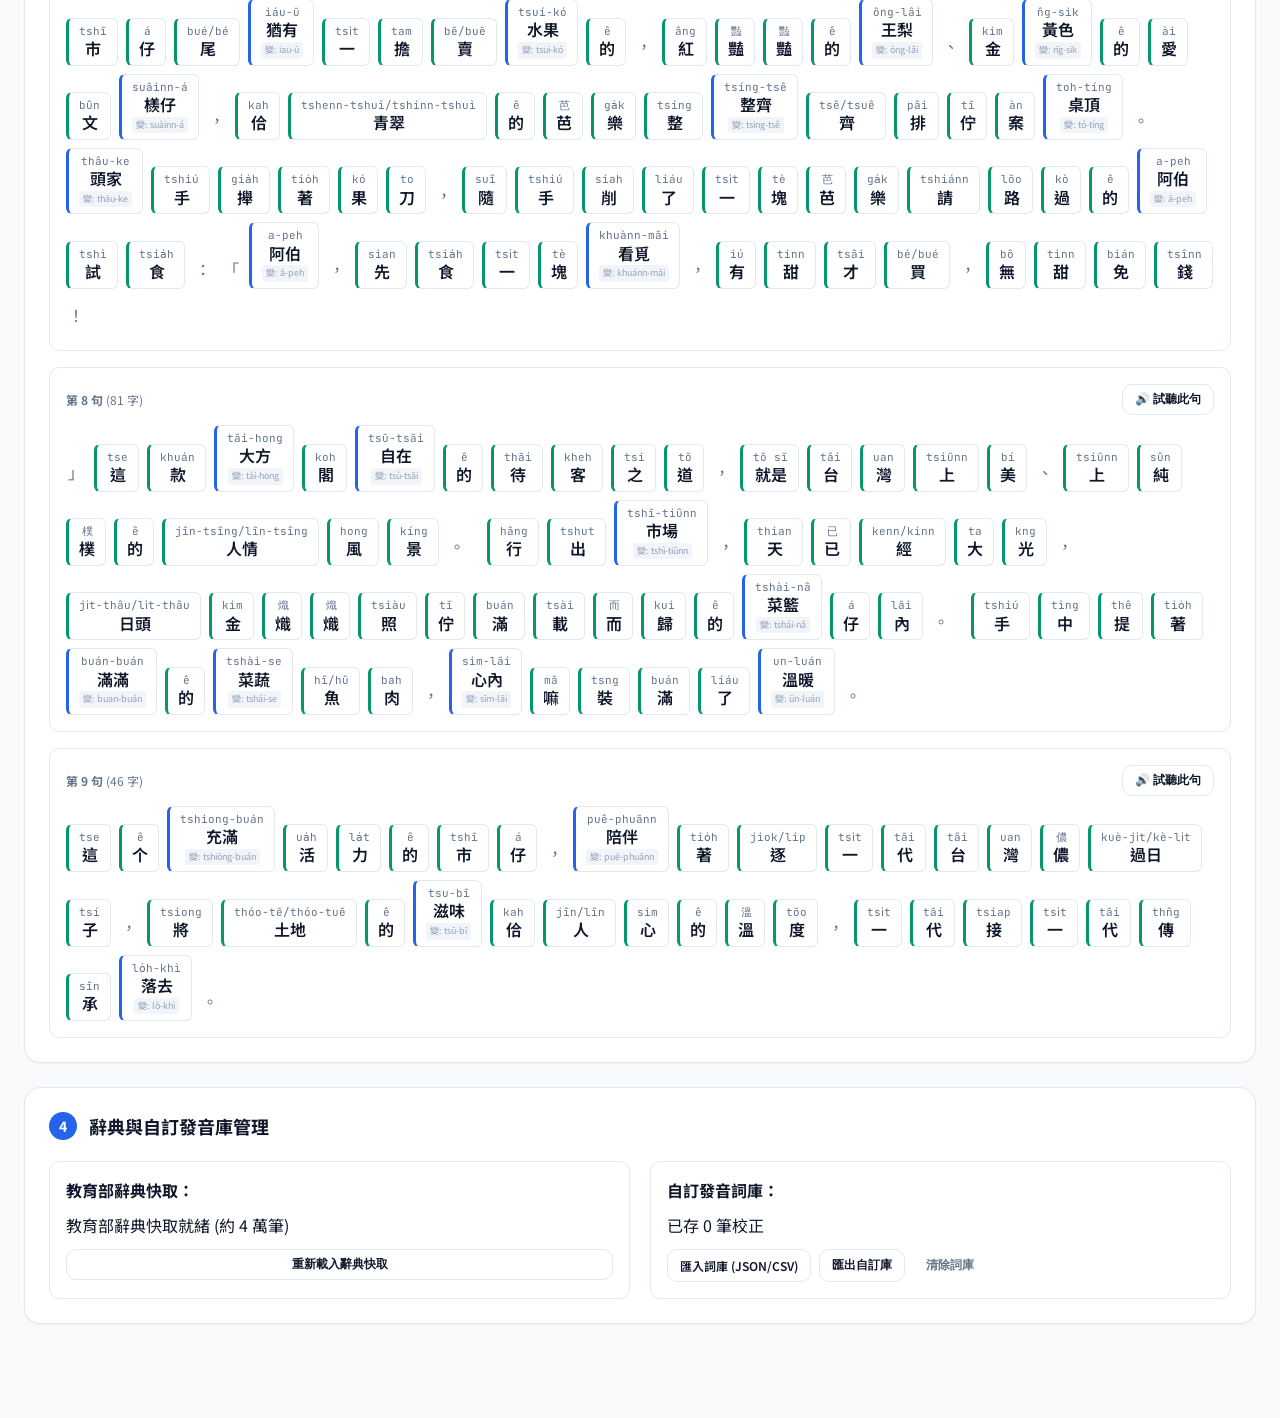
==== commit 9b0bf2d2: "feat: add multi-model comparison table to README and Help modal tabs, add keyboard shortcuts, and ro" ====
--- a/web/index.html
+++ b/web/index.html
@@ -174,6 +174,7 @@
           <span class="legend-item"><span class="dot-sample tone-sandhi"></span> 變調音節</span>
           <span class="legend-item"><span class="dot-sample tone-base"></span> 本調音節</span>
           <span class="legend-item"><span class="dot-sample unlisted"></span> 未收錄/自訂</span>
+          <button id="copyRomanBtn" class="btn btn-outline btn-sm" title="一鍵複製全篇轉換後的台羅/POJ連讀變調文本">📋 複製拼音全文</button>
         </div>
       </div>
       <p class="studio-intro">
@@ -260,39 +261,190 @@
     </div>
   </div>
 
-  <!-- 使用說明與參考文獻 Drawer -->
+  <!-- 使用說明與參考文獻 Drawer (多分頁 Tab 式彈窗) -->
   <div id="helpModal" class="modal-backdrop" hidden>
     <div class="modal-card modal-large">
       <div class="modal-header">
-        <h3>📖 Taigi TTS Studio 系統說明與參考來源</h3>
+        <h3>📖 Taigi TTS Studio 系統說明與參考文獻</h3>
         <button id="helpCloseBtn" class="modal-close">&times;</button>
       </div>
+
+      <!-- 說明分頁切換導覽列 (Tabs) -->
+      <div class="modal-tab-bar">
+        <button class="help-tab-btn active" data-tab="tab-model-diff">📊 四大模型比較</button>
+        <button class="help-tab-btn" data-tab="tab-features">🚀 核心特色與長文管線</button>
+        <button class="help-tab-btn" data-tab="tab-sandhi">🎵 台語變調手冊</button>
+        <button class="help-tab-btn" data-tab="tab-shortcuts">⌨️ 快捷鍵指南</button>
+        <button class="help-tab-btn" data-tab="tab-refs">📚 參考文獻</button>
+      </div>
+
       <div class="modal-body markdown-body">
-        <h4>🌟 系統三大核心特色</h4>
-        <ul>
-          <li><b>長文專屬管線（500+ 字以上）</b>：智慧分句切分標點，防止過載截斷，並提供即時進度跟隨條與全篇匯出。</li>
-          <li><b>多模型整合引擎</b>：整合 Microsoft Edge-TTS 類神經語音、Meta MMS-TTS VITS 開源模型、教育部辭典官方原聲拼接及 Web Speech。</li>
-          <li><b>台語連讀變調（Tone Sandhi）前處理</b>：解決 Meta MMS-TTS 只能吃 POJ 且原本缺乏變調推論導致的機械呆滯感，自動轉換為連讀變調 POJ！</li>
-        </ul>
-
-        <h4>🎵 台語連讀變調規則簡介</h4>
-        <p>台語除最後一個音節外，連續發音時必須依照嚴格規則變調：</p>
-        <ul>
-          <li><b>舒聲循環</b>：第 1 聲 → 7 聲 → 3 聲 → 2 聲 → 1 聲；第 5 聲 → 7 聲（南部）/ 3 聲（北部）。</li>
-          <li><b>入聲對調 (-p, -t, -k)</b>：第 4 聲 ↔ 第 8 聲互相對調。</li>
-          <li><b>喉塞入聲舒聲化 (-h)</b>：-h 韻尾脫落變成舒聲：第 4 聲 -h → 第 2 聲；第 8 聲 -h → 第 3 聲。</li>
-        </ul>
-
-        <h4>📚 參考資料與開源來源</h4>
-        <ul>
-          <li><b>Meta MMS (Massively Multilingual Speech)</b>: Pratap et al., <i>Scaling Speech Technology to 1,000+ Languages</i>, 2023. Model: <code>facebook/mms-tts-nan</code>.</li>
-          <li><b>教育部臺灣台語常用詞辭典</b>: 中華民國教育部 (g0v moedict 整理開源資料庫).</li>
-          <li><b>Microsoft Edge-TTS</b>: Azure Neural Cognitive Services (zh-TW-HsiaoChenNeural, zh-TW-YunJheNeural).</li>
-          <li><b>Taibun</b>: Python Taiwanese Romanisation and G2P Library.</li>
-        </ul>
+        <!-- Tab 1: 四大模型比較表 -->
+        <div id="tab-model-diff" class="help-tab-pane active">
+          <h4>🎛️ 四大語音模型架構深度評比表</h4>
+          <p class="tab-pane-intro">Taigi TTS Studio 整合四大模型架構，滿足從離線免安裝教學到開源研究與廣播長文的不同需求：</p>
+          <div class="table-responsive">
+            <table class="model-comparison-table">
+              <thead>
+                <tr>
+                  <th>評比維度</th>
+                  <th>🏛️ 教育部臺灣台語辭典</th>
+                  <th>🔬 Meta MMS-TTS (VITS)</th>
+                  <th>🎙️ Microsoft Edge-TTS</th>
+                  <th>🌐 Web Speech API</th>
+                </tr>
+              </thead>
+              <tbody>
+                <tr>
+                  <td><b>技術架構</b></td>
+                  <td>官方 14,000+ 詞真人錄音檔串接 (Concatenative Speech)</td>
+                  <td>端到端深度學習 VITS 架構 (~36M 參數，閩南語 nan 專用)</td>
+                  <td>雲端大型類神經語音 (Neural TTS：曉臻、雲哲、曉雨)</td>
+                  <td>作業系統 / 瀏覽器原生語音引擎 (SAPI / macOS / Android)</td>
+                </tr>
+                <tr>
+                  <td><b>發音純正度</b></td>
+                  <td><span class="star-rating">⭐⭐⭐⭐⭐</span> <b>100% 正港母語</b><br>教育部官方錄音員，零國語/華語腔調</td>
+                  <td><span class="star-rating">⭐⭐⭐⭐⭐</span> <b>100% 正港台語</b><br>母語語料端到端訓練，無國語字元干擾</td>
+                  <td><span class="star-rating">⭐⭐⭐</span> <b>臺灣腔華語模型混讀台語</b><br>現代親切，罕見詞可能帶華語讀音</td>
+                  <td><span class="star-rating">⭐⭐</span> <b>視裝置語音庫而定</b><br>多數裝置預設降級為國語/普通話</td>
+                </tr>
+                <tr>
+                  <td><b>連讀變調支援</b></td>
+                  <td>依辭典本調串接，內建同音借調與逐字降級備援</td>
+                  <td><span class="star-rating">⭐⭐⭐⭐⭐</span> <b>本專案 Sandhi Pipeline</b><br>(1-7-3-2-1循環, 4-8, -h舒聲化)</td>
+                  <td>依類神經網路內部聲學模型自動模擬語調起伏</td>
+                  <td>依系統 TTS 引擎，多數無台語變調規則</td>
+                </tr>
+                <tr>
+                  <td><b>執行環境需求</b></td>
+                  <td>🌐 <b>純前端免安裝即用</b><br>(GitHub Pages / 離線瀏覽器直接播放)</td>
+                  <td>🖥️ <b>本機 Python 後端</b><br>(<code>python server.py</code>，支援 CPU / CUDA)</td>
+                  <td>🌐 <b>本機轉發後端 + 外網</b><br>(需 Python 伺服器與連網存取 Edge API)</td>
+                  <td>🌐 <b>純前端零依賴即用</b><br>(全離線、零安裝)</td>
+                </tr>
+                <tr>
+                  <td><b>500+ 字長文適配</b></td>
+                  <td><span class="star-rating">⭐⭐⭐⭐</span> <b>逐句無縫播放</b><br>秒讀無等待，教學詞彙精準度高</td>
+                  <td><span class="star-rating">⭐⭐⭐⭐⭐</span> <b>智慧分句無損拼接</b><br>經過 662 字 Opus 審計滿分驗證</td>
+                  <td><span class="star-rating">⭐⭐⭐⭐⭐</span> <b>長篇小說/廣播首選</b><br>超平滑語流，極致耐聽自然</td>
+                  <td><span class="star-rating">⭐⭐⭐</span> <b>分段播放備援</b><br>免網路時的快速預覽</td>
+                </tr>
+                <tr>
+                  <td><b>延遲與運算</b></td>
+                  <td><b>0.0 秒秒出聲</b><br>毫秒級本地快取或 CDN 直播</td>
+                  <td><b>~1.5 - 3.0 秒</b><br>依 CPU/GPU 算力串流推論</td>
+                  <td><b>~0.8 - 1.5 秒</b><br>網路串流分段緩衝</td>
+                  <td><b>0.1 秒極速啟動</b><br>作業系統層直接播放</td>
+                </tr>
+                <tr>
+                  <td><b>音檔匯出格式</b></td>
+                  <td>WAV (無損音質) / Web Audio</td>
+                  <td>WAV (無損) / <b>Opus (省流 89%)</b></td>
+                  <td>MP3 (64kbps / 128kbps)</td>
+                  <td>僅限即時音效 (無檔案匯出)</td>
+                </tr>
+                <tr>
+                  <td><b>最佳適用場景</b></td>
+                  <td><b>教育部官方標準教學</b>、辭典比對、免裝環境線上分享</td>
+                  <td><b>學術研究、本土語言正音、連讀變調調校實驗</b></td>
+                  <td><b>500+ 字長文廣播故事</b>、散文朗誦、有聲書製作</td>
+                  <td>輕量快速試聽、緊急無伺服器環境備援</td>
+                </tr>
+              </tbody>
+            </table>
+          </div>
+        </div>
+
+        <!-- Tab 2: 核心特色與長文管線 -->
+        <div id="tab-features" class="help-tab-pane">
+          <h4>🌟 專案核心突破技術</h4>
+          <ul>
+            <li><b>📖 500+ 字長篇台語長文連續朗讀管線</b>：智慧切分標點符號，自動插入 300ms 自然氣息間隔，徹底解決記憶體溢出（OOM）與發音截斷問題。</li>
+            <li><b>✨ Karaoke 動態伴讀追蹤</b>：朗讀時即時以光暈黃光（<code>.speaking-now</code>）高亮當前朗讀詞彙與句子，視覺跟隨絕不迷失。</li>
+            <li><b>🔤 多文體全面支援</b>：支援漢字長文、現代漢羅混寫、1885 經典白話字 (POJ)、教育部台羅全羅 (Tâi-lô) 以及免切換聲調符號的數字調 (Numeric)。</li>
+            <li><b>🎛️ 互動式逐音節聲調微調盤</b>：點擊任何詞塊即可開啟 1~8 聲調調音盤，即時試聽、切換破音字，並永久保存至本機自訂詞庫。</li>
+          </ul>
+        </div>
+
+        <!-- Tab 3: 台語連讀變調手冊 -->
+        <div id="tab-sandhi" class="help-tab-pane">
+          <h4>🎵 台語連讀變調（Tone Sandhi）規律手冊</h4>
+          <p>台語除變調組末音節外，連續發音時前面的音節必須依照嚴格規律變調：</p>
+          <ul>
+            <li><b>舒聲五調循環 (Non-checked Finals)</b>：
+              <div class="code-box">第 1 聲 → 第 7 聲 → 第 3 聲 → 第 2 聲 → 第 1 聲<br>第 5 聲 → 第 7 聲（南部腔） / 第 3 聲（北部腔）</div>
+            </li>
+            <li><b>入聲對調 (Checked Finals: -p, -t, -k)</b>：
+              <div class="code-box">第 4 聲 ↔ 第 8 聲（陰入變陽入、陽入變陰入）</div>
+            </li>
+            <li><b>喉塞入聲舒聲化 (Glottal Stop: -h)</b>：
+              <div class="code-box">第 4 聲 -h → 第 2 聲（例：suah4 煞 → sua2）<br>第 8 聲 -h → 第 3 聲（例：peh8 白 → pe3）</div>
+            </li>
+            <li><b>輕聲（--）規則</b>：輕聲前之音節維持原讀本調；變調組最後一個音節維持本調。</li>
+            <li><b>三疊字 (AAA)</b>：第一字轉為中升調（第 5 調值）。</li>
+          </ul>
+        </div>
+
+        <!-- Tab 4: 鍵盤快捷鍵指南 -->
+        <div id="tab-shortcuts" class="help-tab-pane">
+          <h4>⌨️ Web Studio 全域鍵盤快捷鍵</h4>
+          <p>利用快捷鍵可快速進行長文合成、校正與播放操作：</p>
+          <div class="table-responsive">
+            <table class="model-comparison-table">
+              <thead>
+                <tr>
+                  <th>快捷鍵組合</th>
+                  <th>對應功能</th>
+                  <th>適用操作情境</th>
+                </tr>
+              </thead>
+              <tbody>
+                <tr>
+                  <td><kbd>Ctrl</kbd> + <kbd>Enter</kbd> / <kbd>⌘</kbd> + <kbd>Enter</kbd></td>
+                  <td><b>朗讀全文 (Play Full Article)</b></td>
+                  <td>在長文編輯框輸入中或頁面任何位置，一鍵立即觸發 500+ 字連續朗讀與 Karaoke 追蹤</td>
+                </tr>
+                <tr>
+                  <td><kbd>Space</kbd> (空白鍵)</td>
+                  <td><b>播放 / 暫停切換</b></td>
+                  <td>焦點未在輸入框打字時，隨時切換暫停與繼續朗讀</td>
+                </tr>
+                <tr>
+                  <td><kbd>Esc</kbd></td>
+                  <td><b>關閉彈窗 (Close)</b></td>
+                  <td>快速關閉聲調微調盤或說明視窗</td>
+                </tr>
+                <tr>
+                  <td><b>點擊詞塊 (Click Chip)</b></td>
+                  <td><b>開啟聲調微調盤</b></td>
+                  <td>逐音節快速點選 1~8 聲調按鈕，即時聽感預覽並套用新聲調</td>
+                </tr>
+                <tr>
+                  <td><b>點擊「📋 複製拼音全文」</b></td>
+                  <td><b>複製台羅/POJ文本</b></td>
+                  <td>一鍵將全篇已套用連讀變調的羅馬字文本複製至剪貼簿，便利教學與出版</td>
+                </tr>
+              </tbody>
+            </table>
+          </div>
+        </div>
+
+        <!-- Tab 5: 參考文獻 -->
+        <div id="tab-refs" class="help-tab-pane">
+          <h4>📚 學術文獻與開源專案來源</h4>
+          <ul>
+            <li><b>Meta MMS (Massively Multilingual Speech)</b>: Vineel Pratap et al., <i>Scaling Speech Technology to 1,000+ Languages</i>, arXiv:2305.13516 (2023). Hugging Face: <code>facebook/mms-tts-nan</code>.</li>
+            <li><b>中華民國教育部</b>：《臺灣台語常用詞辭典》官方資料庫與真人發音音檔 (g0v moedict 社群整理).</li>
+            <li><b>董峰政教授</b>：《台灣閩南語的變調規律》及教育部臺灣閩南語羅馬字拼音方案.</li>
+            <li><b>Microsoft Azure Cognitive Services</b>: Edge-TTS (<code>zh-TW-HsiaoChenNeural</code>, <code>zh-TW-YunJheNeural</code>).</li>
+            <li><b>Taibun</b>: Python Taiwanese Romanisation, Sandhi, and Segmentation Library.</li>
+            <li><b>IETF RFC 6716</b>: Interactive Audio Opus Codec 規範 (音訊節省 89% 頻寬).</li>
+          </ul>
+        </div>
       </div>
       <div class="modal-footer">
-        <button id="helpOkBtn" class="btn btn-primary">了解</button>
+        <button id="helpOkBtn" class="btn btn-primary">關閉說明</button>
       </div>
     </div>
   </div>
--- a/web/style.css
+++ b/web/style.css
@@ -890,7 +890,138 @@
 }
 
 .modal-card.modal-large {
-  max-width: 720px;
+  max-width: min(940px, 94vw);
+}
+
+/* 說明彈窗分頁導覽列 (Help Modal Tabs) */
+.modal-tab-bar {
+  display: flex;
+  gap: 4px;
+  padding: 10px 20px 0;
+  background-color: var(--bg-hover);
+  border-bottom: 1px solid var(--border);
+  overflow-x: auto;
+  -webkit-overflow-scrolling: touch;
+}
+
+.help-tab-btn {
+  padding: 10px 16px;
+  background: transparent;
+  border: none;
+  border-bottom: 3px solid transparent;
+  color: var(--text-muted);
+  font-size: 13px;
+  font-weight: 600;
+  cursor: pointer;
+  transition: all 0.2s ease;
+  white-space: nowrap;
+  border-radius: var(--radius-sm) var(--radius-sm) 0 0;
+}
+
+.help-tab-btn:hover {
+  color: var(--primary);
+  background-color: var(--bg-card);
+}
+
+.help-tab-btn.active {
+  color: var(--primary);
+  border-bottom-color: var(--primary);
+  background-color: var(--bg-card);
+}
+
+.help-tab-pane {
+  display: none;
+}
+
+.help-tab-pane.active {
+  display: block;
+  animation: tabFadeIn 0.2s ease-in-out;
+}
+
+@keyframes tabFadeIn {
+  from { opacity: 0; transform: translateY(4px); }
+  to { opacity: 1; transform: translateY(0); }
+}
+
+.tab-pane-intro {
+  font-size: 13.5px;
+  color: var(--text-muted);
+  margin-bottom: 14px;
+  line-height: 1.5;
+}
+
+/* 模型比較響應式表格 */
+.table-responsive {
+  width: 100%;
+  overflow-x: auto;
+  -webkit-overflow-scrolling: touch;
+  margin: 12px 0 16px;
+  border: 1px solid var(--border);
+  border-radius: var(--radius-md);
+  box-shadow: var(--shadow-sm);
+}
+
+.model-comparison-table {
+  width: 100%;
+  border-collapse: collapse;
+  font-size: 13px;
+  text-align: left;
+  min-width: 650px;
+}
+
+.model-comparison-table th {
+  background-color: var(--bg-hover);
+  color: var(--text-main);
+  font-weight: 700;
+  padding: 12px 14px;
+  border-bottom: 2px solid var(--border);
+  white-space: nowrap;
+}
+
+.model-comparison-table td {
+  padding: 12px 14px;
+  border-bottom: 1px solid var(--border);
+  vertical-align: top;
+  line-height: 1.5;
+}
+
+.model-comparison-table tr:last-child td {
+  border-bottom: none;
+}
+
+.model-comparison-table tr:hover {
+  background-color: var(--bg-hover);
+}
+
+.star-rating {
+  font-size: 11px;
+  letter-spacing: 1px;
+}
+
+kbd {
+  display: inline-block;
+  padding: 3px 6px;
+  font-family: var(--font-mono);
+  font-size: 11.5px;
+  font-weight: 600;
+  line-height: 1.2;
+  color: var(--text-main);
+  background-color: var(--bg-hover);
+  border: 1px solid var(--border);
+  border-radius: 4px;
+  box-shadow: 0 1px 1px rgba(0, 0, 0, 0.15);
+}
+
+.code-box {
+  background-color: var(--bg-hover);
+  border: 1px solid var(--border);
+  border-radius: var(--radius-sm);
+  padding: 6px 12px;
+  font-family: var(--font-mono);
+  font-size: 13px;
+  margin-top: 4px;
+  color: var(--primary);
+  line-height: 1.5;
 }
 
 @keyframes modalIn {
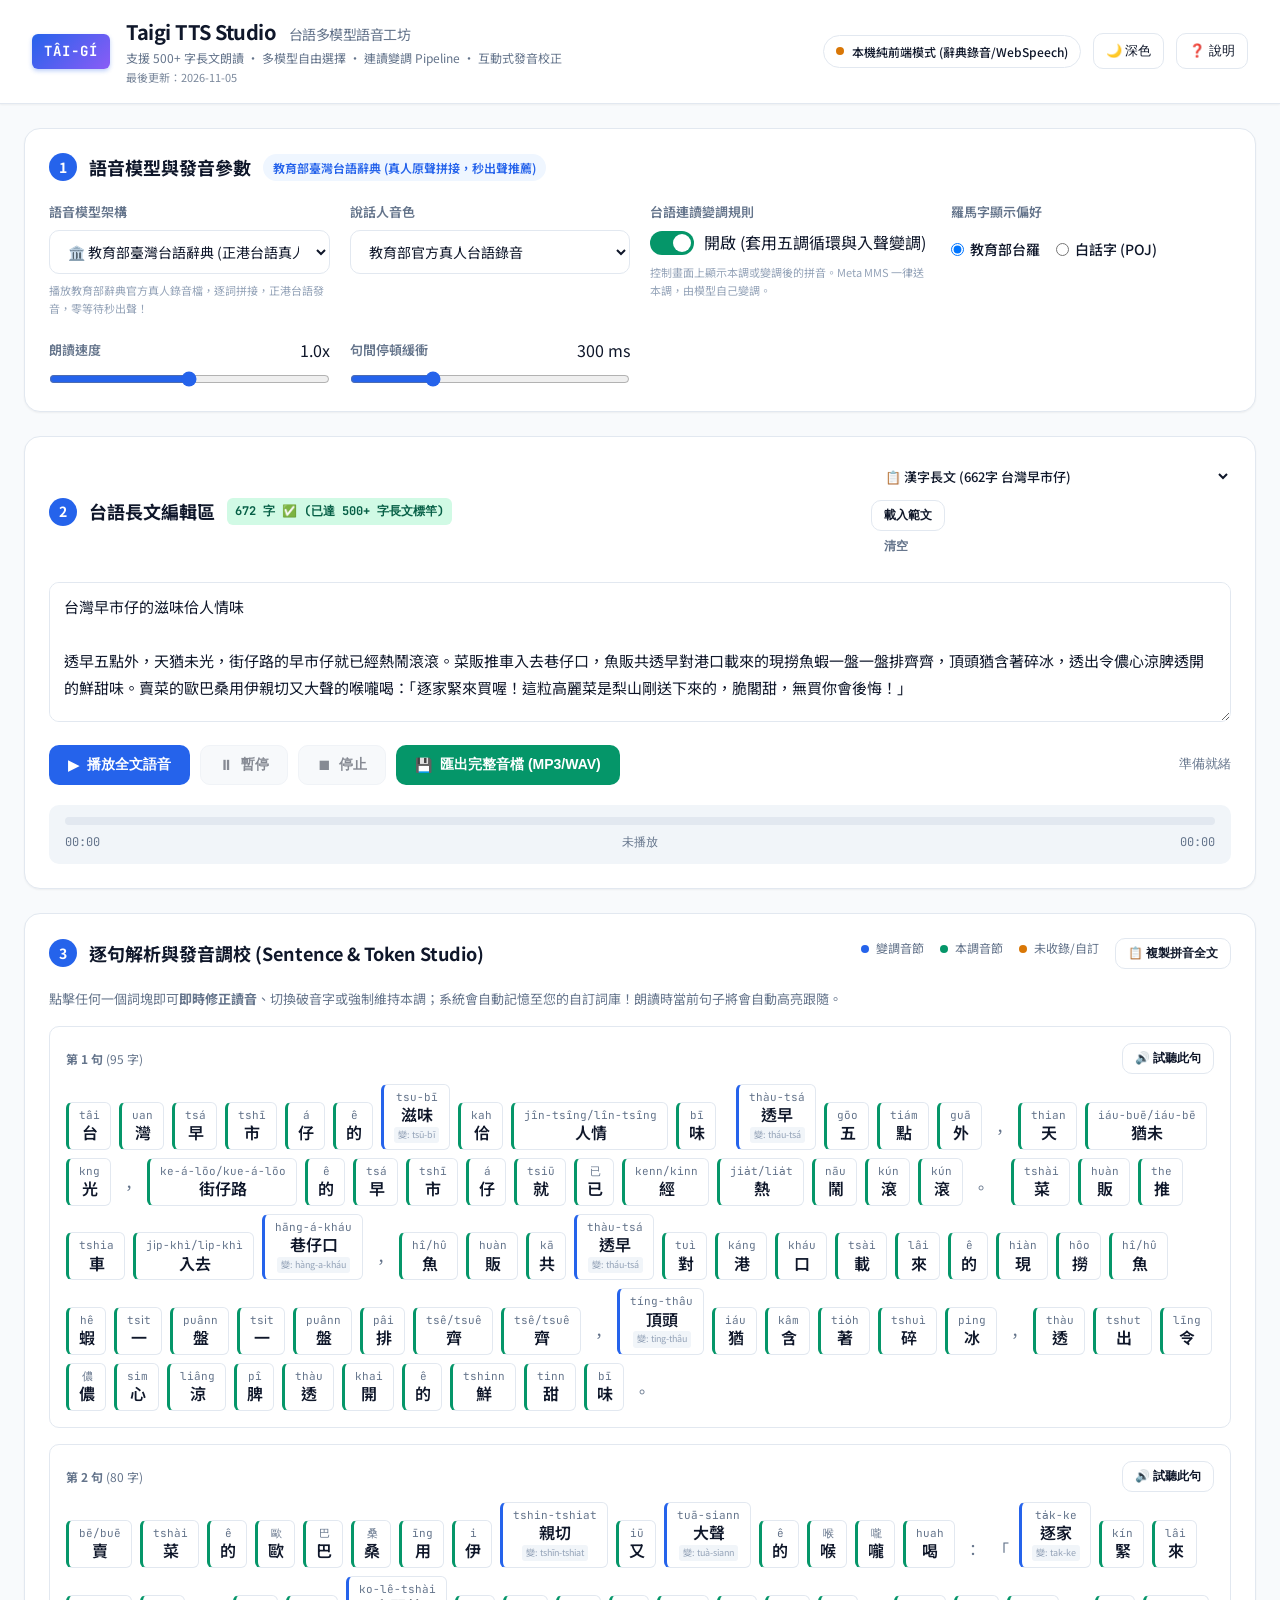
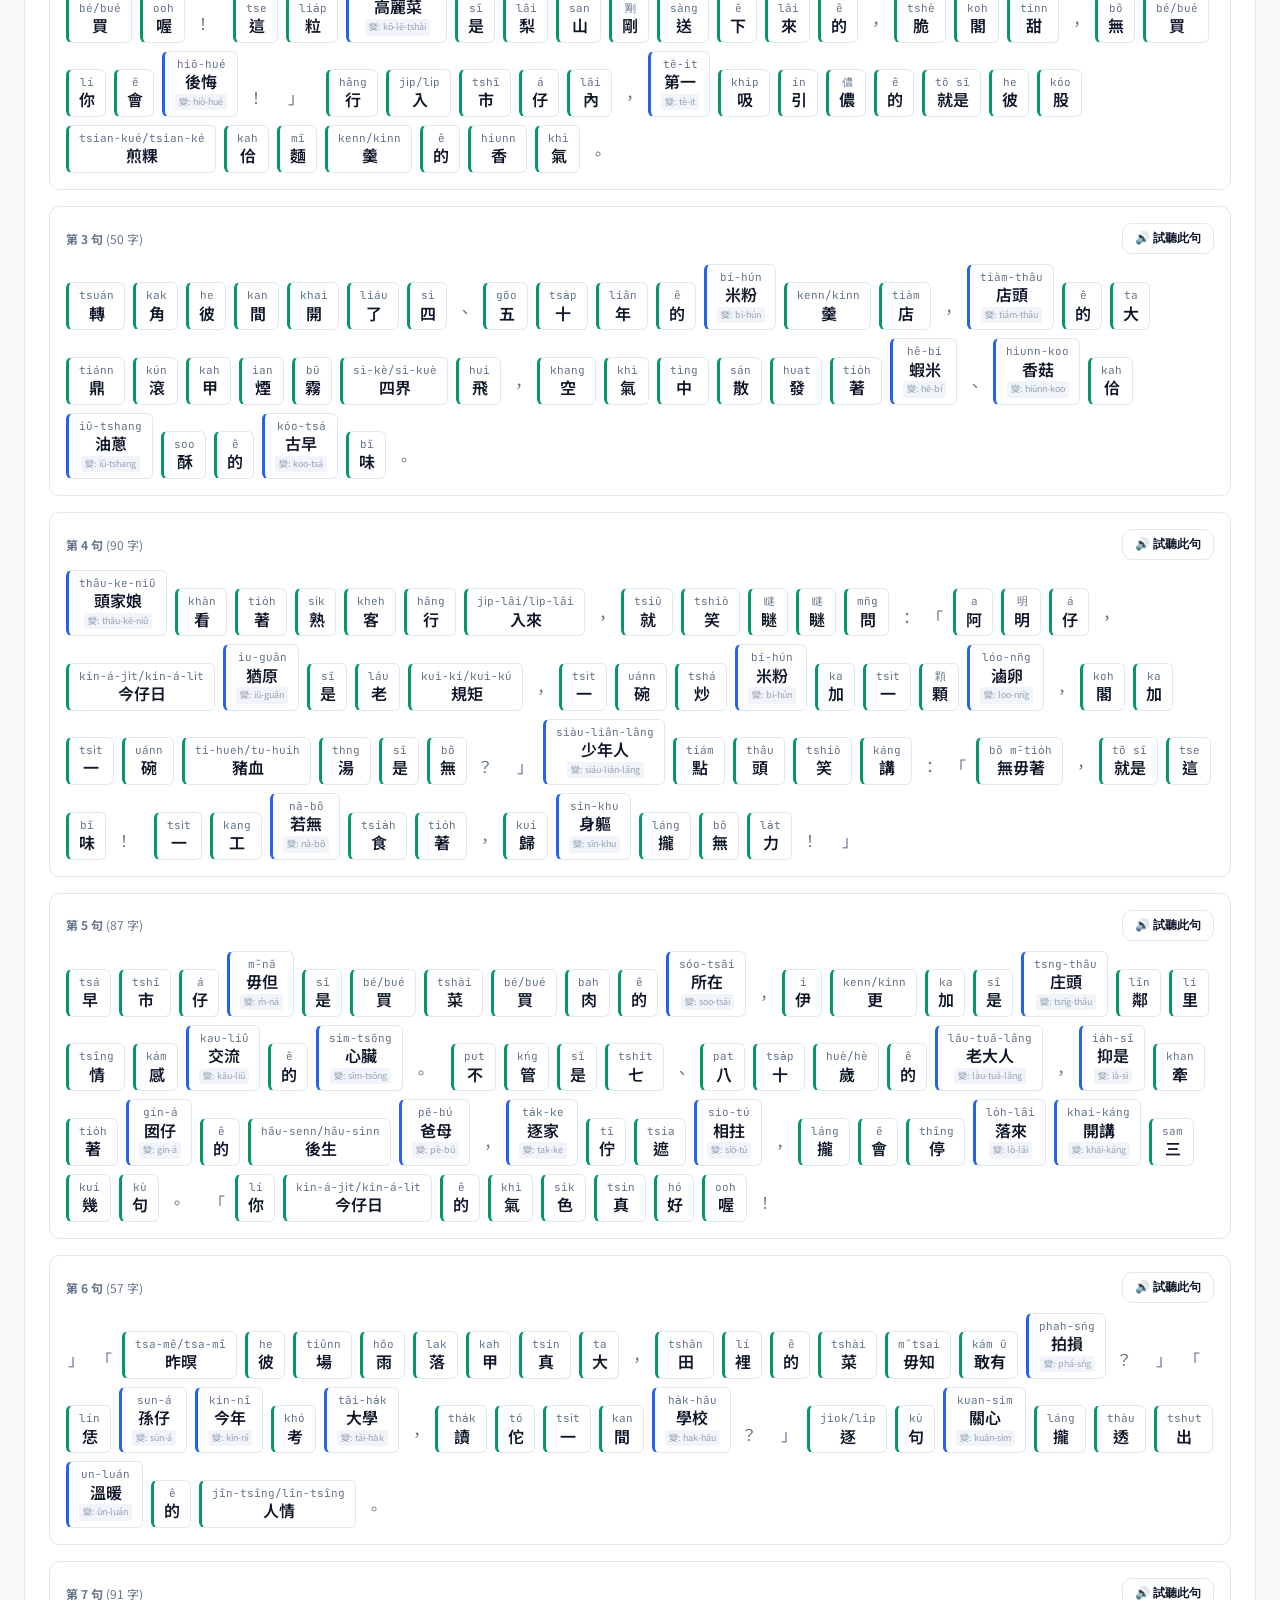
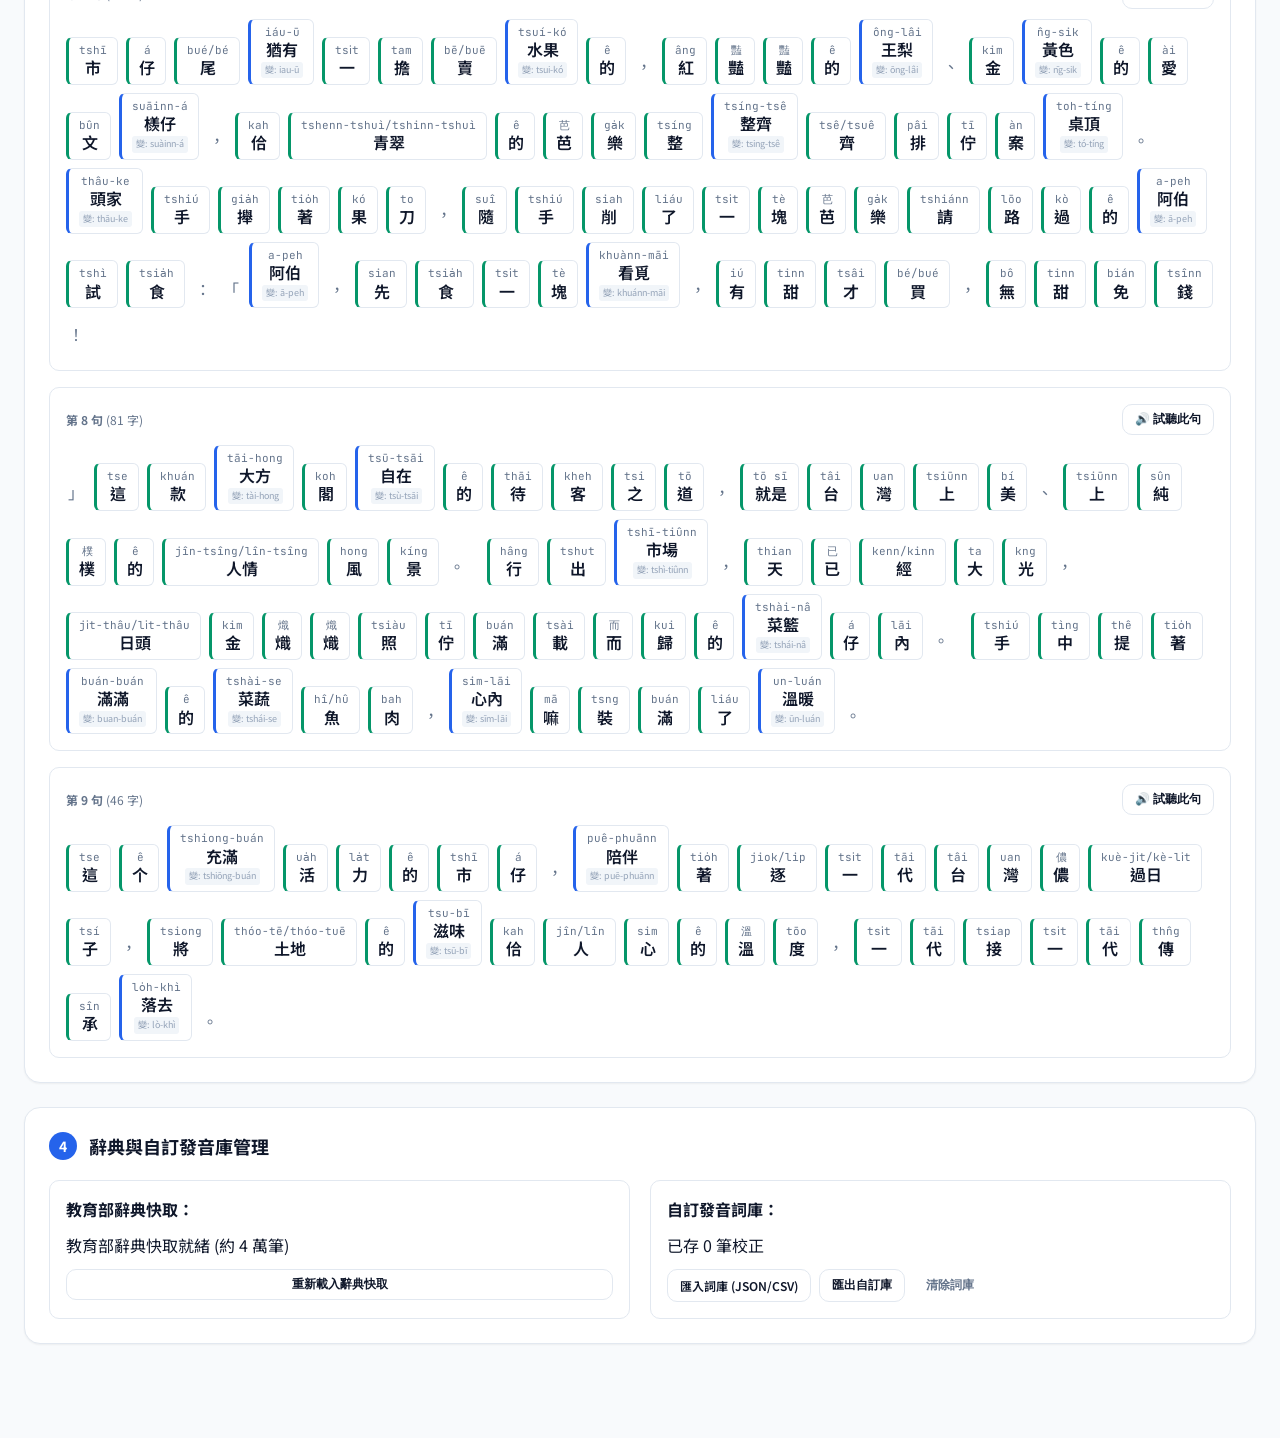
==== commit 6a6bb520: "feat: show last-updated date in site header; fix stale sandhi hint Co-Authored-By: Claude Opus 5.5 <" ====
--- a/web/index.html
+++ b/web/index.html
@@ -17,6 +17,7 @@
       <div>
         <h1 class="app-title">Taigi TTS Studio <span class="app-sub">台語多模型語音工坊</span></h1>
         <p class="app-desc">支援 500+ 字長文朗讀 ‧ 多模型自由選擇 ‧ 連讀變調 Pipeline ‧ 互動式發音校正</p>
+        <p class="app-updated">最後更新：<time datetime="2026-11-05">2026-11-05</time></p>
       </div>
     </div>
     <div class="header-right">
@@ -69,7 +70,7 @@
             <label for="sandhiToggle" class="toggle-slider"></label>
             <span id="sandhiText">開啟 (套用五調循環與入聲變調)</span>
           </div>
-          <small class="field-hint">MMS-TTS 必開！消除無變調之機械僵硬感。</small>
+          <small class="field-hint">控制畫面上顯示本調或變調後的拼音。Meta MMS 一律送本調，由模型自己變調。</small>
         </div>
 
         <!-- 拼音書寫系統 -->
--- a/web/style.css
+++ b/web/style.css
@@ -135,6 +135,13 @@
 .app-desc {
   font-size: 12px;
   color: var(--text-muted);
+}
+
+.app-updated {
+  font-size: 11px;
+  color: var(--text-muted);
+  opacity: 0.85;
+  margin-top: 2px;
 }
 
 .header-right {
